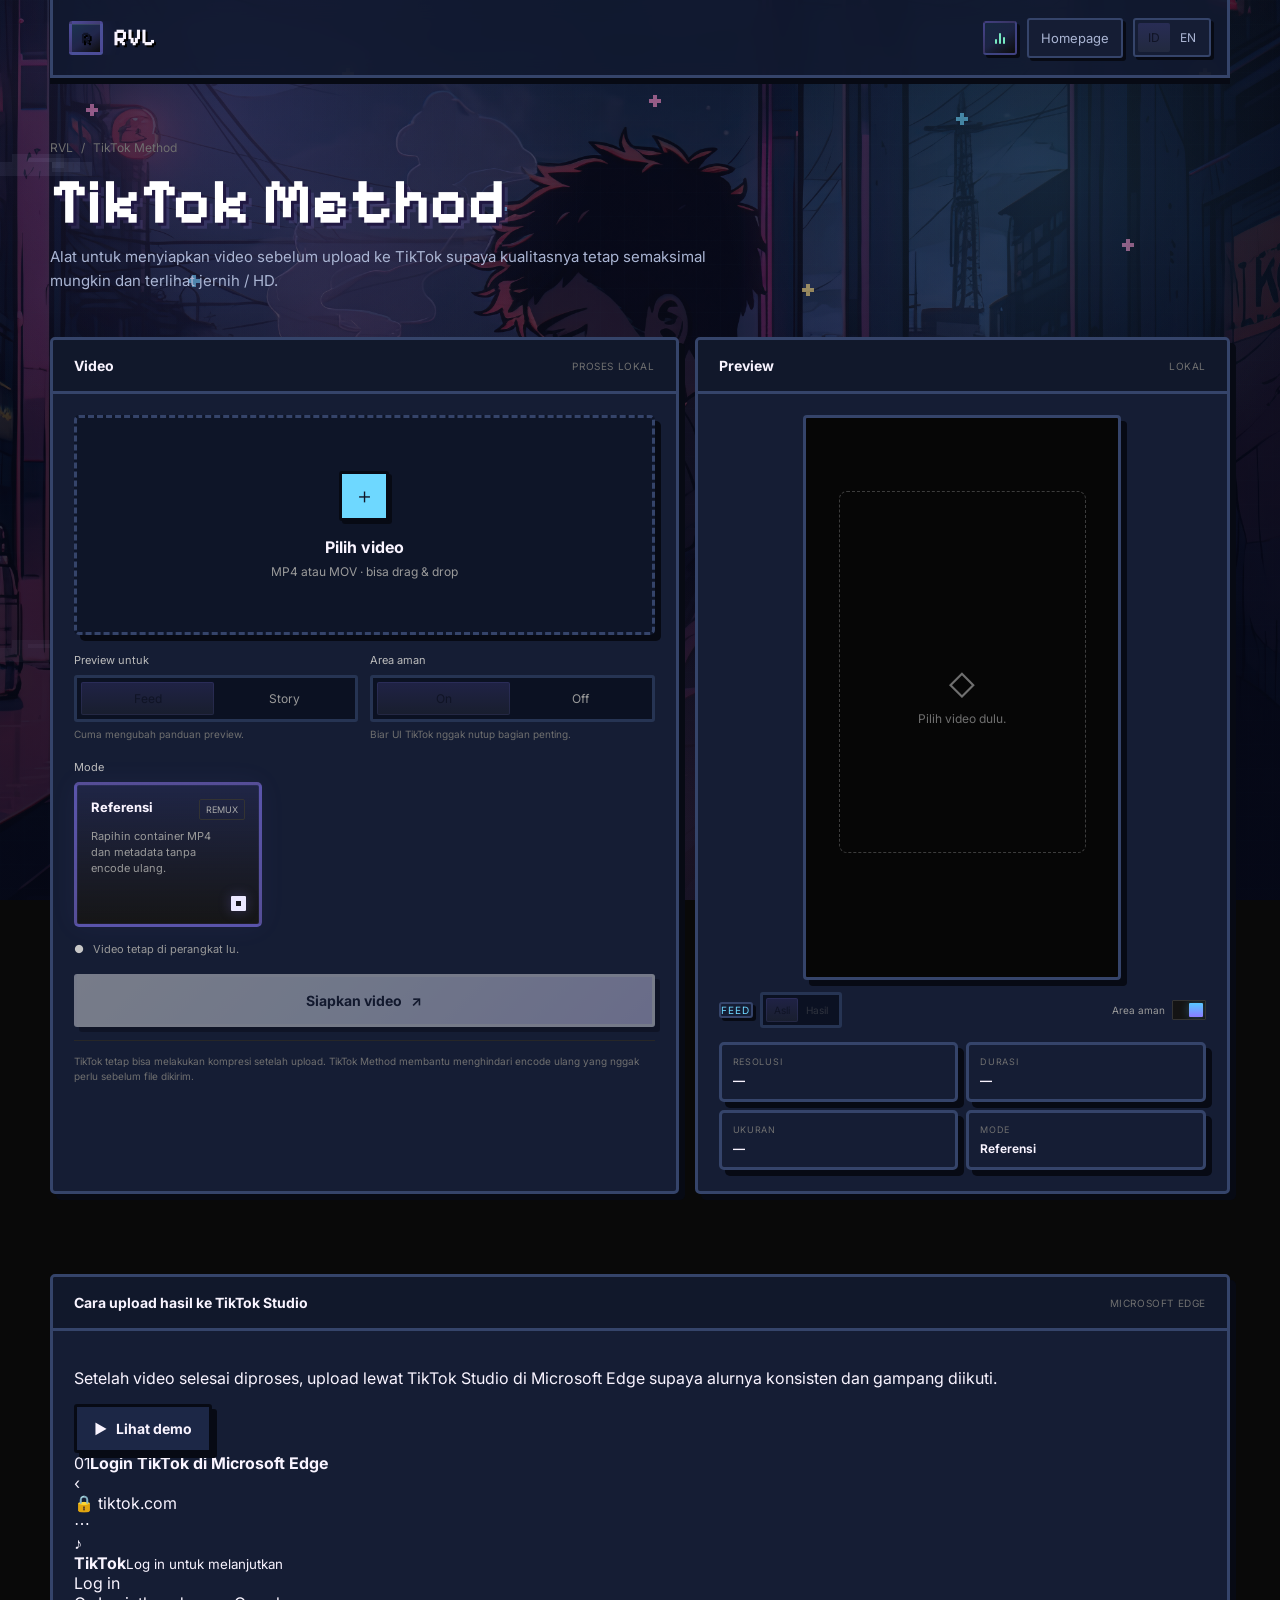
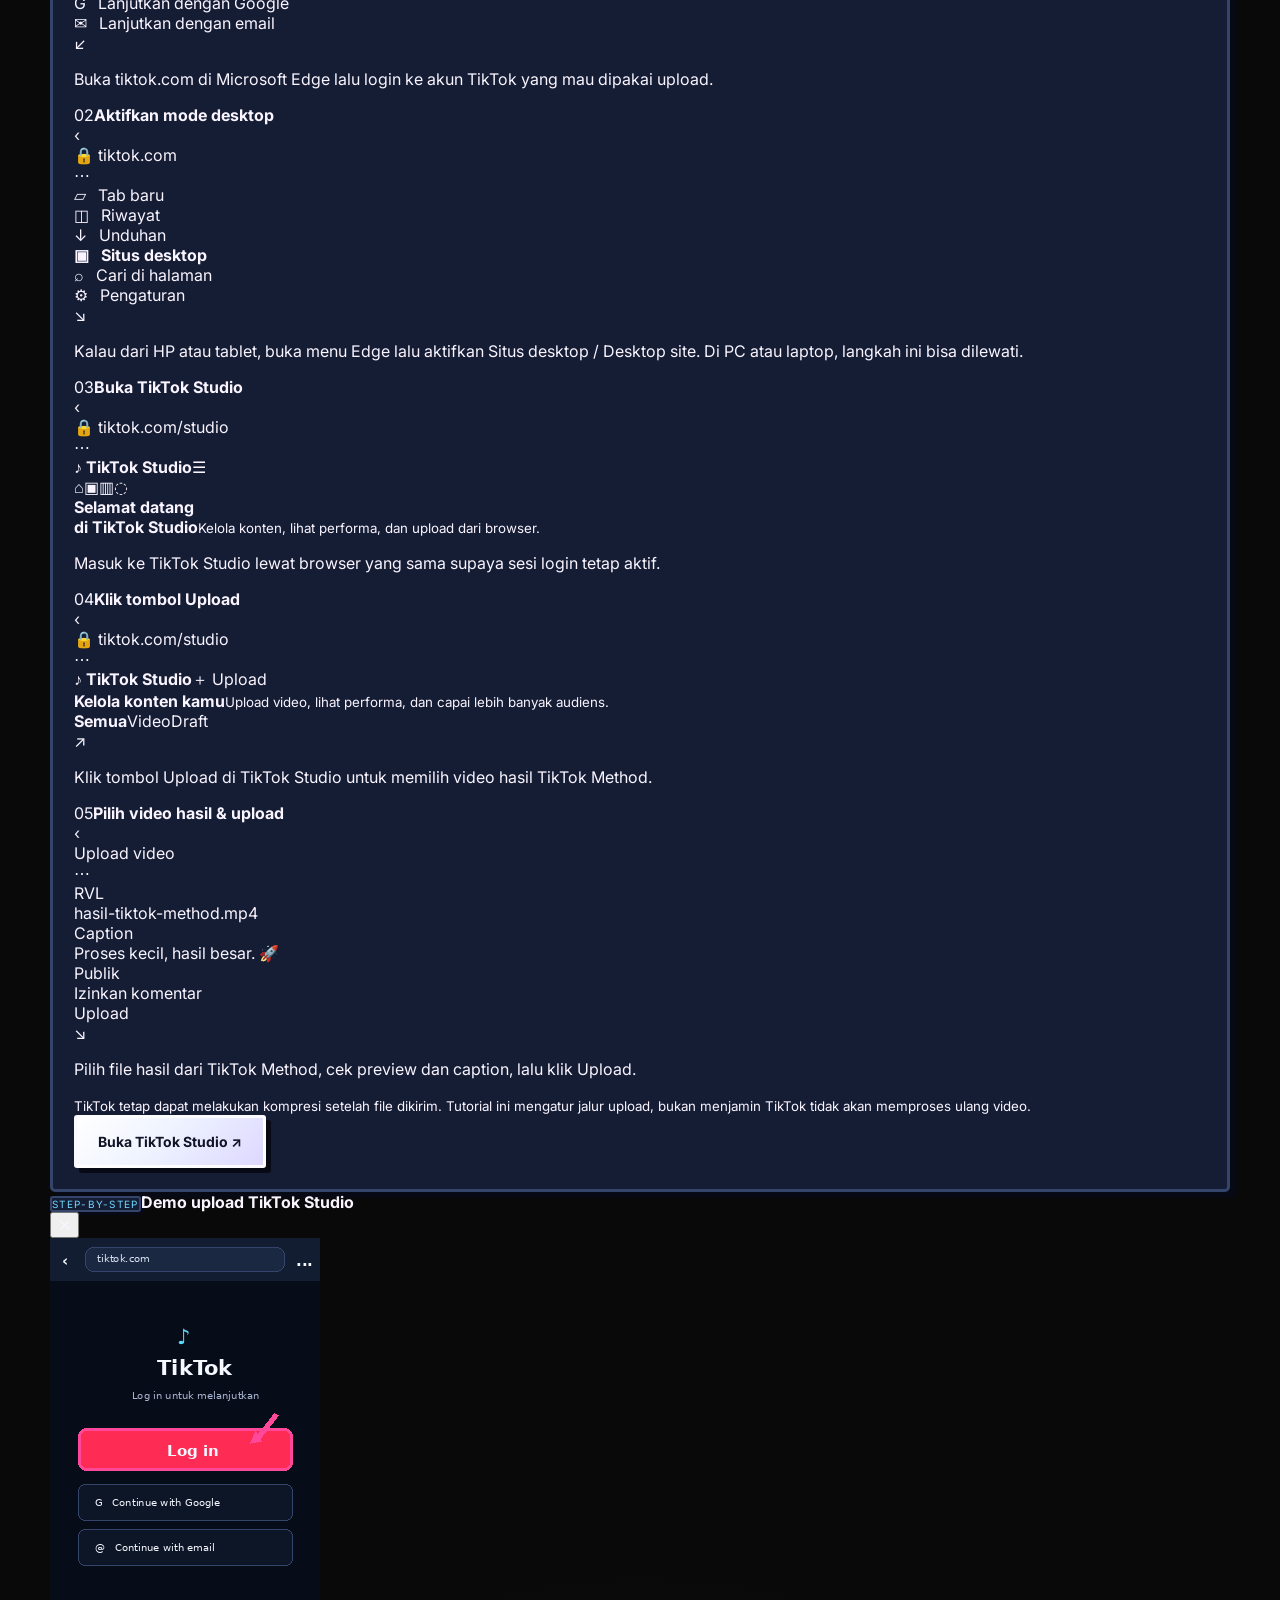
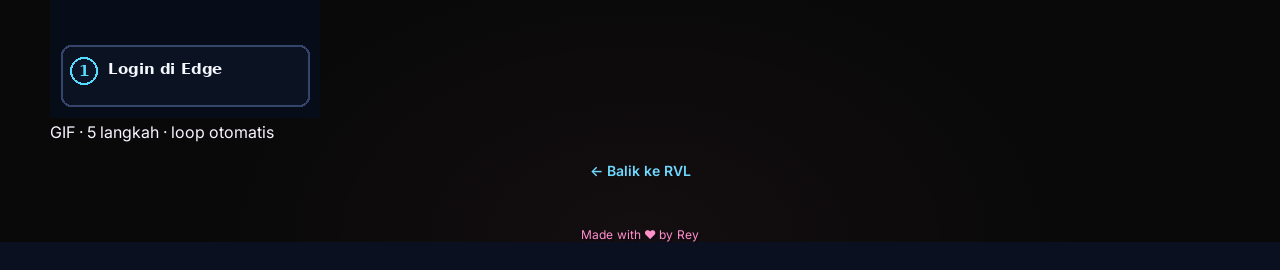
==== clarity/index.html @ 62351721 "Keep only Clarity Reference mode" ====
<!doctype html>
<html lang="id">
<head>
  <meta charset="utf-8"><meta name="viewport" content="width=device-width,initial-scale=1"><meta name="theme-color" content="#0b1020"><meta name="description" content="TikTok Method — alat untuk menyiapkan video sebelum upload ke TikTok agar kualitas tetap semaksimal mungkin."><title>TikTok Method — RVL</title><link rel="stylesheet" href="../assets/styles.css"><script defer src="../assets/common.js?v=20260918bgm1"></script><script defer src="../assets/ambient.js?v=1"></script><script defer src="../assets/pixel.js?v=5"></script><script defer src="../assets/api-railway.js?v=2"></script><script defer src="../assets/shorts-layout.js?v=1"></script><script defer src="../assets/router.js?v=14"></script><script type="module" src="../assets/clarity-route.js?v=6"></script><script defer src="../assets/nav-ui.js?v=5"></script>
</head>
<body><div class="shell"><nav class="nav"><a class="brand" href="../"><span class="brand-mark"></span><span>RVL</span></a><div class="nav-right"><a class="nav-link" href="../">Homepage</a><div class="lang"><button type="button" data-lang="id">ID</button><button type="button" data-lang="en">EN</button></div></div></nav></div>
<main class="shell"><section class="page-hero"><div class="breadcrumbs"><a href="../">RVL</a><span>/</span><span>TikTok Method</span></div><h1 class="page-title">TikTok Method</h1><p class="page-sub" id="clarity-sub">Alat untuk menyiapkan video sebelum upload ke TikTok supaya kualitasnya tetap semaksimal mungkin dan terlihat jernih / HD.</p></section><section class="studio"><div class="panel"><div class="panel-head"><b id="source-title">Video</b><span id="local-only">PROSES LOKAL</span></div><div class="panel-body"><input id="file-input" type="file" accept="video/mp4,video/quicktime,.mp4,.mov" hidden><div class="dropzone" id="dropzone" role="button" tabindex="0"><div class="drop-icon">＋</div><b id="drop-title">Pilih video</b><p id="drop-sub">MP4 atau MOV · bisa drag & drop</p></div><div class="file-meta" id="file-meta"><div><div class="file-name" id="file-name"></div><div class="file-info" id="file-info"></div></div><button class="clear-file" id="clear-file" aria-label="Hapus file">✕</button></div><div class="control-row"><div class="control-block"><label class="control-label" id="target-label">Preview untuk</label><div class="segmented" id="target"><button type="button" class="active" data-target="feed">Feed</button><button type="button" data-target="story">Story</button></div><span class="control-hint" id="target-hint">Cuma mengubah panduan preview.</span></div><div class="control-block"><label class="control-label" id="safe-label-top">Area aman</label><div class="segmented" id="safe-segment"><button type="button" class="active" data-safe="on">On</button><button type="button" data-safe="off">Off</button></div><span class="control-hint" id="safe-hint">Biar UI TikTok nggak nutup bagian penting.</span></div></div><label class="control-label" id="mode-label">Mode</label><div class="mode-list" id="mode-list"><div class="mode active" data-mode="reference"><div class="mode-top"><span class="mode-name">Referensi</span><span class="mode-badge">REMUX</span></div><p id="mode-reference-desc">Rapihin container MP4 dan metadata tanpa encode ulang.</p><span class="mode-check"></span></div></div><div class="privacy-note"><span>●</span><span id="privacy-note">Video tetap di perangkat lu.</span></div><div class="action-zone"><button class="btn primary large" id="process" disabled><span id="process-label">Siapkan video</span><span>↗</span></button><div class="progress-wrap" id="progress-wrap"><div class="progress-bar"><div class="progress-fill" id="progress-fill"></div></div><div class="progress-row"><span id="progress-text">Menyiapkan…</span><span id="progress-pct">0%</span></div></div><div class="result" id="result"><div class="result-title" id="result-title">Selesai.</div><div class="result-meta" id="result-meta"></div><a class="btn" id="download" download>Download MP4 ↓</a></div></div><div class="notice" id="notice">TikTok tetap bisa melakukan kompresi setelah upload. TikTok Method membantu menghindari encode ulang yang nggak perlu sebelum file dikirim.</div></div></div><div class="panel"><div class="panel-head"><b id="preview-title">Preview</b><span id="preview-chip">LOKAL</span></div><div class="panel-body"><div class="preview"><div class="empty-preview" id="empty-preview"><div class="big">◇</div><div id="preview-empty-text">Pilih video dulu.</div></div><video id="preview" controls playsinline></video><div class="safe-guides show" id="safe-guides"></div></div><div class="preview-toolbar"><div class="preview-source"><span class="small-label" id="preview-mode-label">FEED</span><div class="mini-segmented" id="preview-source-toggle"><button type="button" class="active" data-source="original" id="show-original">Asli</button><button type="button" data-source="result" id="show-result" disabled>Hasil</button></div></div><div class="toggle"><span id="safe-label">Area aman</span><button type="button" class="switch on" id="safe-toggle" aria-label="Toggle safe area"><i></i></button></div></div><div class="specs"><div class="spec"><span id="spec-resolution-label">Resolusi</span><b id="resolution">—</b></div><div class="spec"><span id="spec-duration-label">Durasi</span><b id="duration">—</b></div><div class="spec"><span id="spec-size-label">Ukuran</span><b id="size">—</b></div><div class="spec"><span id="spec-mode-label">Mode</span><b id="mode-spec">Referensi</b></div></div></div></div></section><section class="tiktok-upload-guide" id="tiktok-upload-guide"><div class="panel"><div class="panel-head"><b id="upload-guide-title">Cara upload hasil ke TikTok Studio</b><span>MICROSOFT EDGE</span></div><div class="panel-body">
<div class="upload-guide-top"><p class="upload-guide-intro" id="upload-guide-intro">Setelah video selesai diproses, upload lewat TikTok Studio di Microsoft Edge supaya alurnya konsisten dan gampang diikuti.</p><button class="btn upload-demo-btn" id="upload-demo-btn" type="button" aria-haspopup="dialog"><span class="demo-play" aria-hidden="true">▶</span><span id="upload-demo-label">Lihat demo</span></button></div>
<div class="upload-guide-steps">
<article class="upload-guide-step" data-step="1"><div class="upload-step-head"><span class="upload-step-num">01</span><b id="upload-step-1-title">Login TikTok di Microsoft Edge</b></div><div class="guide-shot shot-login" aria-hidden="true"><div class="shot-browser"><span>‹</span><div>🔒 tiktok.com</div><span>⋯</span></div><div class="shot-login-body"><div class="shot-tiktok">♪</div><strong>TikTok</strong><small>Log in untuk melanjutkan</small><div class="shot-hot shot-login-btn">Log in</div><div class="shot-option">G&nbsp;&nbsp; Lanjutkan dengan Google</div><div class="shot-option">✉&nbsp;&nbsp; Lanjutkan dengan email</div><span class="shot-pointer">↙</span></div></div><p id="upload-step-1-text">Buka tiktok.com di Microsoft Edge lalu login ke akun TikTok yang mau dipakai upload.</p></article>
<article class="upload-guide-step" data-step="2"><div class="upload-step-head"><span class="upload-step-num">02</span><b id="upload-step-2-title">Aktifkan mode desktop</b></div><div class="guide-shot shot-desktop" aria-hidden="true"><div class="shot-browser"><span>‹</span><div>🔒 tiktok.com</div><span>⋯</span></div><div class="shot-menu"><div>▱&nbsp;&nbsp; Tab baru</div><div>◫&nbsp;&nbsp; Riwayat</div><div>↓&nbsp;&nbsp; Unduhan</div><div class="shot-hot shot-desktop-row"><b>▣&nbsp;&nbsp; Situs desktop</b><i></i></div><div>⌕&nbsp;&nbsp; Cari di halaman</div><div>⚙&nbsp;&nbsp; Pengaturan</div><span class="shot-pointer">↘</span></div></div><p id="upload-step-2-text">Kalau dari HP atau tablet, buka menu Edge lalu aktifkan Situs desktop / Desktop site. Di PC atau laptop, langkah ini bisa dilewati.</p></article>
<article class="upload-guide-step" data-step="3"><div class="upload-step-head"><span class="upload-step-num">03</span><b id="upload-step-3-title">Buka TikTok Studio</b></div><div class="guide-shot shot-studio" aria-hidden="true"><div class="shot-browser"><span>‹</span><div>🔒 tiktok.com/studio</div><span>⋯</span></div><div class="shot-studio-head"><b>♪ TikTok Studio</b><span>☰</span></div><div class="shot-studio-body"><div class="shot-sidebar"><b>⌂</b><span>▣</span><span>▥</span><span>◌</span></div><div class="shot-studio-main"><strong>Selamat datang<br>di TikTok Studio</strong><small>Kelola konten, lihat performa, dan upload dari browser.</small><div class="shot-chart"><i></i><i></i><i></i><i></i></div></div></div></div><p id="upload-step-3-text">Masuk ke TikTok Studio lewat browser yang sama supaya sesi login tetap aktif.</p></article>
<article class="upload-guide-step" data-step="4"><div class="upload-step-head"><span class="upload-step-num">04</span><b id="upload-step-4-title">Klik tombol Upload</b></div><div class="guide-shot shot-upload" aria-hidden="true"><div class="shot-browser"><span>‹</span><div>🔒 tiktok.com/studio</div><span>⋯</span></div><div class="shot-studio-head"><b>♪ TikTok Studio</b><span class="shot-hot shot-upload-pill">＋ Upload</span></div><div class="shot-dashboard"><strong>Kelola konten kamu</strong><small>Upload video, lihat performa, dan capai lebih banyak audiens.</small><div class="shot-tabs"><b>Semua</b><span>Video</span><span>Draft</span></div><div class="shot-row"></div><div class="shot-row"></div><div class="shot-row"></div><span class="shot-pointer">↗</span></div></div><p id="upload-step-4-text">Klik tombol Upload di TikTok Studio untuk memilih video hasil TikTok Method.</p></article>
<article class="upload-guide-step" data-step="5"><div class="upload-step-head"><span class="upload-step-num">05</span><b id="upload-step-5-title">Pilih video hasil & upload</b></div><div class="guide-shot shot-final" aria-hidden="true"><div class="shot-browser"><span>‹</span><div>Upload video</div><span>⋯</span></div><div class="shot-final-body"><div class="shot-thumb"><span>RVL</span></div><div class="shot-file">hasil-tiktok-method.mp4</div><label>Caption</label><div class="shot-caption">Proses kecil, hasil besar. 🚀</div><div class="shot-switch-row"><span>Publik</span><i></i></div><div class="shot-switch-row"><span>Izinkan komentar</span><i></i></div><div class="shot-hot shot-final-upload">Upload</div><span class="shot-pointer">↘</span></div></div><p id="upload-step-5-text">Pilih file hasil dari TikTok Method, cek preview dan caption, lalu klik Upload.</p></article>
</div>
<div class="upload-guide-action"><small id="upload-guide-note">TikTok tetap dapat melakukan kompresi setelah file dikirim. Tutorial ini mengatur jalur upload, bukan menjamin TikTok tidak akan memproses ulang video.</small><a class="btn primary large" id="open-tiktok-studio" href="https://www.tiktok.com/tiktokstudio" target="_blank" rel="noopener noreferrer">Buka TikTok Studio ↗</a></div>
</div></div>
<div class="guide-demo-modal" id="upload-demo-modal" role="dialog" aria-modal="true" aria-hidden="true" aria-labelledby="upload-demo-title"><div class="guide-demo-backdrop" data-demo-close></div><div class="guide-demo-dialog"><div class="guide-demo-head"><div><span class="small-label">STEP-BY-STEP</span><b id="upload-demo-title">Demo upload TikTok Studio</b></div><button class="guide-demo-close" type="button" data-demo-close aria-label="Tutup">✕</button></div><div class="guide-demo-stage" id="upload-demo-stage"><img class="guide-demo-gif" id="upload-demo-gif" src="../assets/tutorial/tiktok-upload-demo.gif?v=1" alt="Demo animasi 5 langkah upload TikTok Studio"></div><div class="guide-demo-foot"><span id="upload-demo-progress">GIF · 5 langkah · loop otomatis</span></div></div></div>
</section><div class="back-row"><a class="text-link" href="../">← <span>Balik ke RVL</span></a></div></main><div class="toast" id="toast"></div></body></html>
---- assets/styles.css ----
:root{
  --bg:#090909;--surface:#111;--surface-2:#161616;--surface-3:#1d1d1d;
  --line:#272727;--line-strong:#3a3a3a;--text:#f5f5f5;--muted:#9a9a9a;--soft:#6f6f6f;
  --accent:#f1f1f1;--success:#b8f3c5;--danger:#ff9d9d;--radius:22px;--radius-sm:14px;--max:1160px;
}
*{box-sizing:border-box}html{scroll-behavior:smooth}body{margin:0;background:var(--bg);color:var(--text);font-family:Inter,ui-sans-serif,-apple-system,BlinkMacSystemFont,"Segoe UI",sans-serif;min-height:100vh;-webkit-font-smoothing:antialiased}body:before{content:"";position:fixed;inset:0;pointer-events:none;background:radial-gradient(650px 360px at 50% -120px,rgba(255,255,255,.055),transparent 72%);z-index:-1}a{color:inherit;text-decoration:none}button,input{font:inherit}button{color:inherit}.shell{width:min(calc(100% - 32px),var(--max));margin:0 auto}
.nav{height:76px;display:flex;align-items:center;justify-content:space-between;border-bottom:1px solid rgba(255,255,255,.065)}.brand{display:flex;gap:10px;align-items:center;font-weight:760;letter-spacing:-.04em;font-size:21px}.brand-mark{width:29px;height:29px;border:1px solid #414141;border-radius:9px;background:linear-gradient(145deg,#222,#0d0d0d);box-shadow:inset 0 1px 0 rgba(255,255,255,.08);display:grid;place-items:center}.brand-mark:after{content:"R";font-size:13px;letter-spacing:0}.nav-right{display:flex;align-items:center;gap:10px}.nav-link{font-size:13px;color:var(--muted);padding:10px 12px;border-radius:10px}.nav-link:hover{color:#fff;background:#151515}.lang{display:flex;border:1px solid var(--line);border-radius:999px;padding:3px;background:#0e0e0e}.lang button{border:0;background:transparent;padding:7px 10px;border-radius:999px;color:var(--soft);font-size:12px;cursor:pointer}.lang button.active{background:#242424;color:#fff}
.hero{padding:108px 0 72px;text-align:center}.eyebrow{display:inline-flex;align-items:center;gap:8px;padding:7px 11px;border:1px solid var(--line);border-radius:999px;color:#b8b8b8;background:#0e0e0e;font-size:11px;letter-spacing:.06em}.eyebrow-dot{width:6px;height:6px;border-radius:50%;background:#c8c8c8;box-shadow:0 0 14px rgba(255,255,255,.35)}h1{font-size:clamp(46px,8vw,84px);line-height:.98;letter-spacing:-.07em;margin:24px auto 18px;max-width:900px;font-weight:790}.hero p{font-size:clamp(16px,2.2vw,19px);line-height:1.6;color:var(--muted);max-width:600px;margin:0 auto}.hero-actions{display:flex;gap:10px;justify-content:center;margin-top:30px;flex-wrap:wrap}
.btn{appearance:none;border:1px solid var(--line);border-radius:13px;background:#141414;padding:13px 17px;display:inline-flex;align-items:center;justify-content:center;gap:9px;font-weight:680;font-size:14px;cursor:pointer;transition:.18s ease}.btn:hover{transform:translateY(-1px);border-color:#444;background:#191919}.btn.primary{background:#f0f0f0;color:#090909;border-color:#f0f0f0}.btn.primary:hover{background:#fff}.btn.large{padding:15px 21px;border-radius:15px}.btn:disabled{opacity:.42;cursor:not-allowed;transform:none}
.section{padding:28px 0 92px}.section-head{display:flex;justify-content:space-between;align-items:end;gap:20px;margin-bottom:22px}.section-head h2{font-size:31px;letter-spacing:-.045em;margin:6px 0 0}.section-head p{color:var(--muted);margin:8px 0 0;max-width:580px;line-height:1.55}.small-label{font-size:10px;letter-spacing:.13em;text-transform:uppercase;color:var(--soft)}
.tool-grid{display:grid;grid-template-columns:repeat(3,1fr);gap:14px}.tool-card{min-height:270px;background:linear-gradient(180deg,#131313,#0e0e0e);border:1px solid var(--line);border-radius:var(--radius);padding:22px;position:relative;overflow:hidden;display:flex;flex-direction:column;transition:.22s ease}.tool-card:hover{transform:translateY(-3px);border-color:#404040}.tool-card.featured{background:linear-gradient(180deg,#161616,#0e0e0e)}.tool-card:after{content:"";position:absolute;width:190px;height:190px;border-radius:50%;background:rgba(255,255,255,.035);right:-105px;top:-105px}.tool-card-top{display:flex;align-items:center;justify-content:space-between;gap:12px}.tool-icon{width:46px;height:46px;border:1px solid #333;background:#191919;border-radius:14px;display:grid;place-items:center;font-size:19px}.tool-card h3{font-size:22px;margin:30px 0 8px;letter-spacing:-.035em}.tool-card p{color:var(--muted);line-height:1.55;margin:0 0 24px;font-size:14px;max-width:28ch}.tool-bottom{display:flex;align-items:center;justify-content:space-between;margin-top:auto;color:#cfcfcf;font-size:13px}.status-pill{border:1px solid var(--line);border-radius:999px;padding:6px 9px;color:var(--muted);font-size:10px;letter-spacing:.04em}.status-pill.live{color:var(--success);border-color:#294b34;background:#102017}.arrow{font-size:18px}
.features{display:grid;grid-template-columns:repeat(3,1fr);gap:12px;margin-top:14px}.feature{padding:18px 20px;border:1px solid var(--line);border-radius:18px;background:#0d0d0d}.feature b{font-size:14px}.feature p{margin:7px 0 0;color:var(--muted);font-size:13px;line-height:1.5}.footer{border-top:1px solid rgba(255,255,255,.07);padding:25px 0 36px;color:var(--soft);font-size:12px;display:flex;justify-content:space-between;gap:20px}
.page-hero{padding:62px 0 24px}.breadcrumbs{font-size:12px;color:var(--soft);display:flex;gap:8px;align-items:center}.breadcrumbs a:hover{color:#fff}.page-title{font-size:clamp(40px,6vw,64px);letter-spacing:-.06em;margin:15px 0 11px;line-height:1}.page-sub{max-width:660px;color:var(--muted);line-height:1.6;margin:0;font-size:15px}
.studio{display:grid;grid-template-columns:minmax(0,1.08fr) minmax(320px,.92fr);gap:16px;padding:20px 0 80px}.panel{border:1px solid var(--line);border-radius:var(--radius);background:#0e0e0e;overflow:hidden}.panel-body{padding:21px}.panel-head{padding:17px 21px;border-bottom:1px solid var(--line);display:flex;align-items:center;justify-content:space-between;gap:15px}.panel-head b{font-size:14px}.panel-head span{font-size:10px;color:var(--soft);letter-spacing:.06em}.panel-head-actions{display:flex;align-items:center;gap:8px}
.dropzone{border:1px dashed #3a3a3a;border-radius:18px;min-height:220px;display:flex;flex-direction:column;align-items:center;justify-content:center;text-align:center;padding:28px;cursor:pointer;background:#0b0b0b;transition:.18s}.dropzone:hover,.dropzone.drag{border-color:#626262;background:#111}.drop-icon{width:50px;height:50px;border-radius:15px;background:#171717;border:1px solid #303030;display:grid;place-items:center;margin-bottom:16px;font-size:21px}.dropzone b{font-size:16px}.dropzone p{color:var(--muted);font-size:12px;margin:7px 0 0}.file-meta{display:none;margin-top:12px;padding:13px;border:1px solid var(--line);border-radius:14px;background:#111}.file-meta.show{display:grid;grid-template-columns:1fr auto;gap:10px}.file-name{font-size:13px;font-weight:650;white-space:nowrap;overflow:hidden;text-overflow:ellipsis}.file-info{font-size:11px;color:var(--muted);margin-top:4px}.clear-file{background:none;border:0;color:var(--muted);cursor:pointer;padding:4px}.clear-file:hover{color:#fff}
.control-row{display:grid;grid-template-columns:1fr 1fr;gap:12px;margin-top:18px}.control-block .control-label{margin-top:0}.control-label{display:block;font-size:11px;color:#bcbcbc;margin:20px 0 8px}.control-hint{display:block;font-size:10px;color:var(--soft);margin-top:6px}.segmented{display:grid;grid-template-columns:1fr 1fr;gap:4px;border:1px solid var(--line);padding:4px;border-radius:13px;background:#0a0a0a}.segmented button{border:0;border-radius:9px;background:transparent;color:var(--muted);padding:9px;cursor:pointer;font-size:12px}.segmented button.active{background:#1d1d1d;color:#fff}.segmented button:disabled{opacity:.38;cursor:not-allowed}
.mode-list{display:grid;grid-template-columns:repeat(3,1fr);gap:8px}.mode{position:relative;border:1px solid var(--line);border-radius:16px;padding:14px;cursor:pointer;background:#101010;transition:.18s;min-height:145px}.mode:hover{border-color:#3d3d3d}.mode.active{border-color:#626262;background:#161616;box-shadow:inset 0 0 0 1px rgba(255,255,255,.025)}.mode-top{display:flex;justify-content:space-between;gap:8px;align-items:flex-start}.mode-name{font-weight:720;font-size:13px}.mode-badge{font-size:9px;padding:4px 6px;border:1px solid #333;border-radius:999px;color:#aaa;white-space:nowrap}.mode p{font-size:11px;color:var(--muted);line-height:1.45;margin:9px 0 0;padding-right:16px}.mode-check{width:15px;height:15px;border:1px solid #444;border-radius:50%;position:absolute;right:13px;bottom:13px}.mode.active .mode-check{border:5px solid #e9e9e9}
.privacy-note{display:flex;gap:9px;margin-top:14px;color:var(--muted);font-size:11px;line-height:1.5}.privacy-note span:first-child{color:#c7c7c7}.action-zone{margin-top:16px}.action-zone>.btn{width:100%}.progress-wrap{display:none;margin-top:13px}.progress-wrap.show{display:block}.progress-bar{height:6px;border-radius:999px;background:#1c1c1c;overflow:hidden}.progress-fill{height:100%;width:0;background:#e9e9e9;transition:width .18s}.progress-row{display:flex;justify-content:space-between;margin-top:7px;color:var(--muted);font-size:10px}.result{display:none;margin-top:13px;padding:14px;border:1px solid #2c4634;border-radius:15px;background:#0d1710}.result.show{display:block}.result-title{font-size:13px;color:var(--success);font-weight:720}.result-meta{font-size:11px;color:#8ba793;margin-top:4px;line-height:1.45}.result .btn{margin-top:11px;width:100%}.notice{margin-top:13px;border-top:1px solid var(--line);padding-top:13px;color:var(--soft);font-size:10px;line-height:1.55}
.preview{aspect-ratio:9/16;max-height:565px;background:#060606;border:1px solid var(--line);border-radius:18px;overflow:hidden;position:relative;margin:auto;display:grid;place-items:center}.preview video{width:100%;height:100%;object-fit:contain;display:none}.preview video.show{display:block}.empty-preview{text-align:center;color:var(--soft);padding:28px;font-size:12px}.empty-preview .big{font-size:27px;margin-bottom:9px}.safe-guides{position:absolute;inset:5%;pointer-events:none;display:none}.safe-guides.show{display:block}.safe-guides:before{content:"";position:absolute;inset:9% 6% 19% 6%;border:1px dashed rgba(255,255,255,.22);border-radius:8px}.preview-toolbar{display:flex;justify-content:space-between;align-items:center;margin-top:12px;gap:10px}.preview-source{display:flex;align-items:center;gap:7px}.mini-segmented{display:flex;border:1px solid var(--line);padding:3px;border-radius:10px;background:#0a0a0a}.mini-segmented button{border:0;background:transparent;color:var(--soft);padding:6px 8px;border-radius:7px;font-size:10px;cursor:pointer}.mini-segmented button.active{background:#202020;color:#fff}.mini-segmented button:disabled{opacity:.35;cursor:not-allowed}.toggle{display:flex;align-items:center;gap:7px;color:var(--muted);font-size:10px}.switch{width:34px;height:20px;border:1px solid #333;border-radius:999px;background:#141414;padding:2px;cursor:pointer}.switch i{display:block;width:14px;height:14px;background:#666;border-radius:50%;transition:.18s}.switch.on i{transform:translateX(14px);background:#eee}.specs{display:grid;grid-template-columns:1fr 1fr;gap:8px;margin-top:14px}.spec{border:1px solid var(--line);border-radius:13px;padding:11px;background:#101010}.spec span{display:block;color:var(--soft);font-size:9px;text-transform:uppercase;letter-spacing:.08em}.spec b{display:block;margin-top:6px;font-size:12px;font-weight:650}
.downloader-page{padding:64px 0 88px}.downloader-wrap{max-width:780px;margin:0 auto}.downloader-head{text-align:center;margin-bottom:28px}.downloader-head .eyebrow{margin-bottom:16px}.downloader-head h1{font-size:clamp(42px,7vw,68px);margin:0 0 12px}.downloader-head p{color:var(--muted);margin:0 auto;max-width:560px;line-height:1.6}.download-card{border:1px solid var(--line);border-radius:24px;background:linear-gradient(180deg,#121212,#0d0d0d);padding:20px;box-shadow:0 24px 70px rgba(0,0,0,.18)}.download-input-wrap{display:grid;grid-template-columns:1fr auto;gap:10px}.download-input{width:100%;border:1px solid #303030;background:#0a0a0a;color:#fff;border-radius:14px;padding:15px 16px;outline:none}.download-input::placeholder{color:#686868}.download-input:disabled{opacity:1}.download-status{display:flex;align-items:center;justify-content:space-between;gap:14px;margin-top:14px;padding-top:14px;border-top:1px solid var(--line);font-size:11px;color:var(--soft)}.download-status strong{color:#bbb;font-weight:600}.back-row{display:flex;justify-content:center;margin-top:18px}.text-link{font-size:12px;color:var(--muted)}.text-link:hover{color:#fff}
.toast{position:fixed;left:50%;bottom:24px;transform:translate(-50%,20px);opacity:0;pointer-events:none;background:#eee;color:#111;border-radius:11px;padding:11px 14px;font-size:12px;font-weight:650;transition:.2s;z-index:50}.toast.show{opacity:1;transform:translate(-50%,0)}
@media(max-width:900px){.tool-grid,.features{grid-template-columns:1fr}.studio{grid-template-columns:1fr}.mode-list{grid-template-columns:1fr}.mode{min-height:0}.preview{max-height:520px}.hero{padding-top:80px}.section{padding-bottom:72px}}
@media(max-width:620px){.shell{width:min(calc(100% - 22px),var(--max))}.nav{height:68px}.nav-link{display:none}.brand{font-size:19px}.hero{padding:66px 0 48px}.hero-actions{flex-direction:column}.hero-actions .btn{width:100%}.section-head{align-items:start;flex-direction:column}.tool-card{min-height:220px}.panel-body{padding:15px}.panel-head{padding:14px 15px}.dropzone{min-height:190px}.page-hero{padding-top:44px}.footer{flex-direction:column}.control-row{grid-template-columns:1fr}.preview-toolbar{align-items:flex-start;flex-direction:column}.download-input-wrap{grid-template-columns:1fr}.download-input-wrap .btn{width:100%}.download-status{align-items:flex-start;flex-direction:column}.downloader-page{padding-top:48px}.tool-card h3{margin-top:24px}}
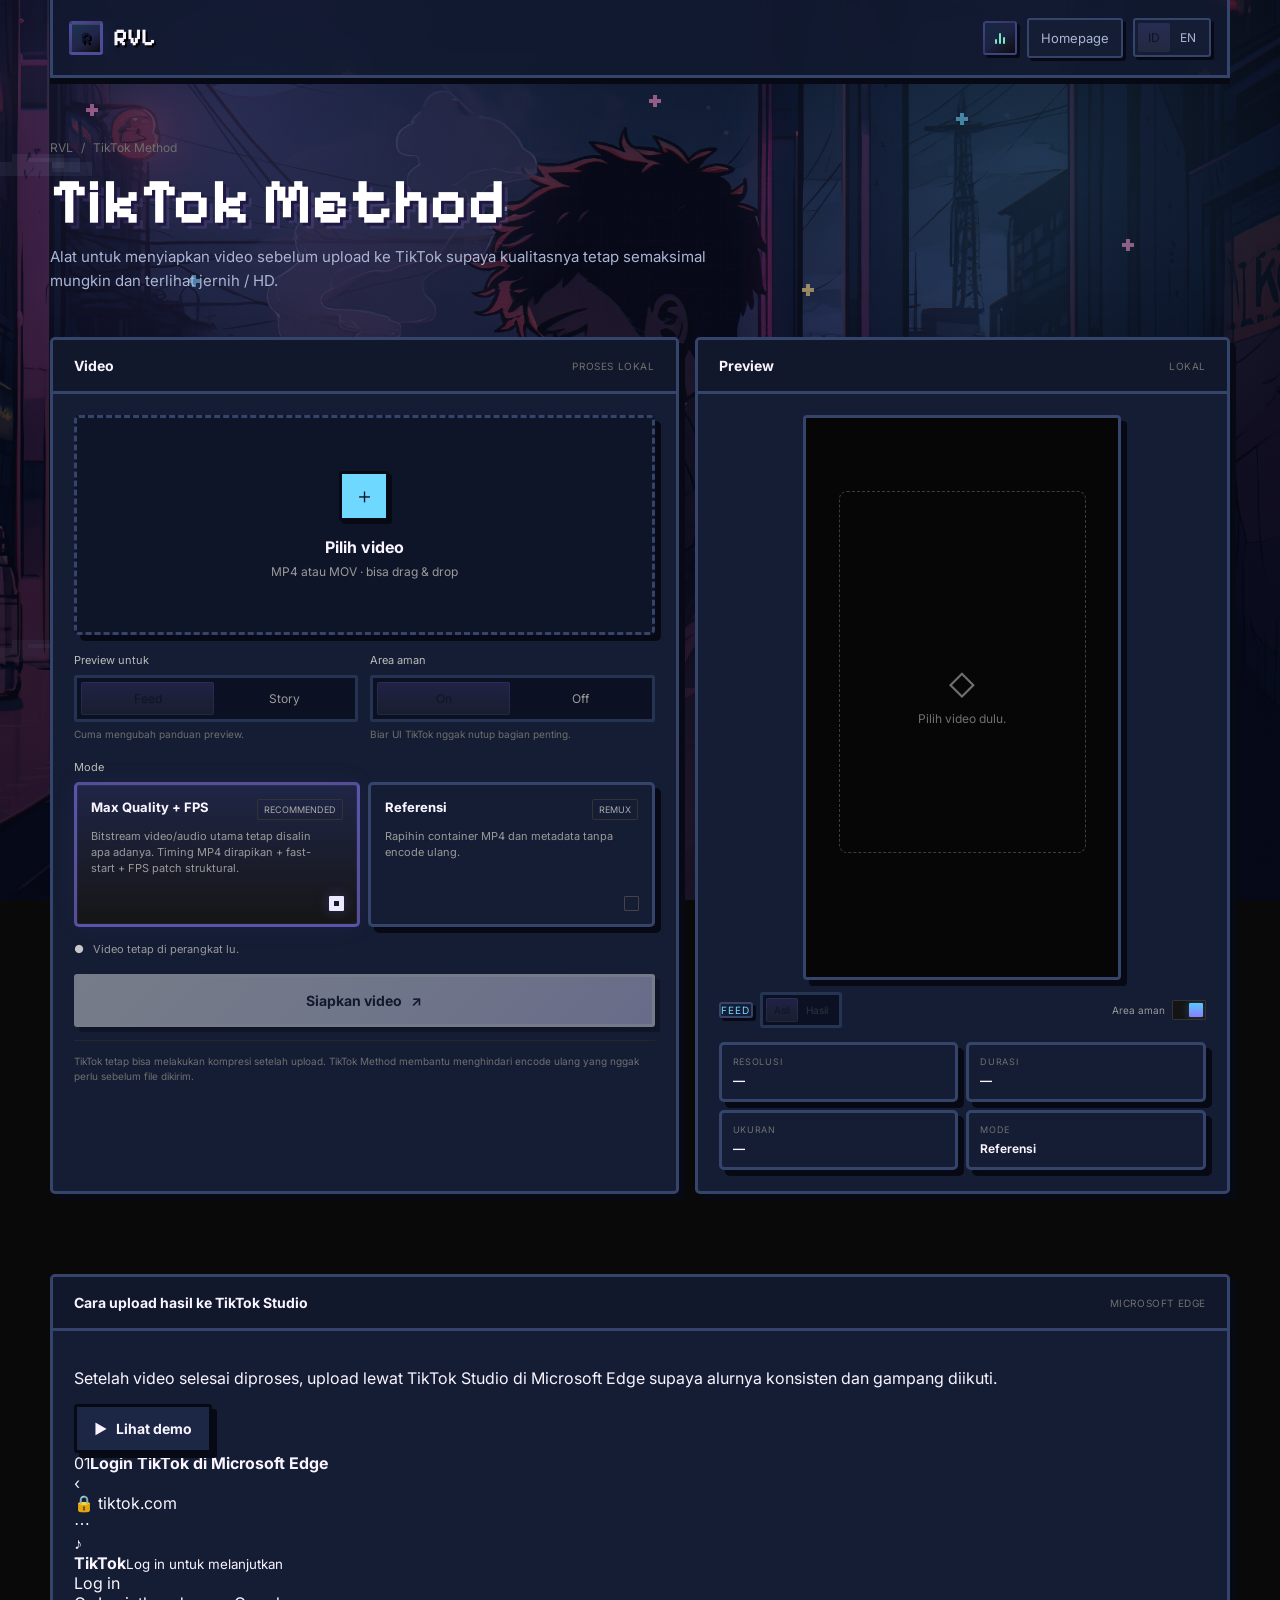
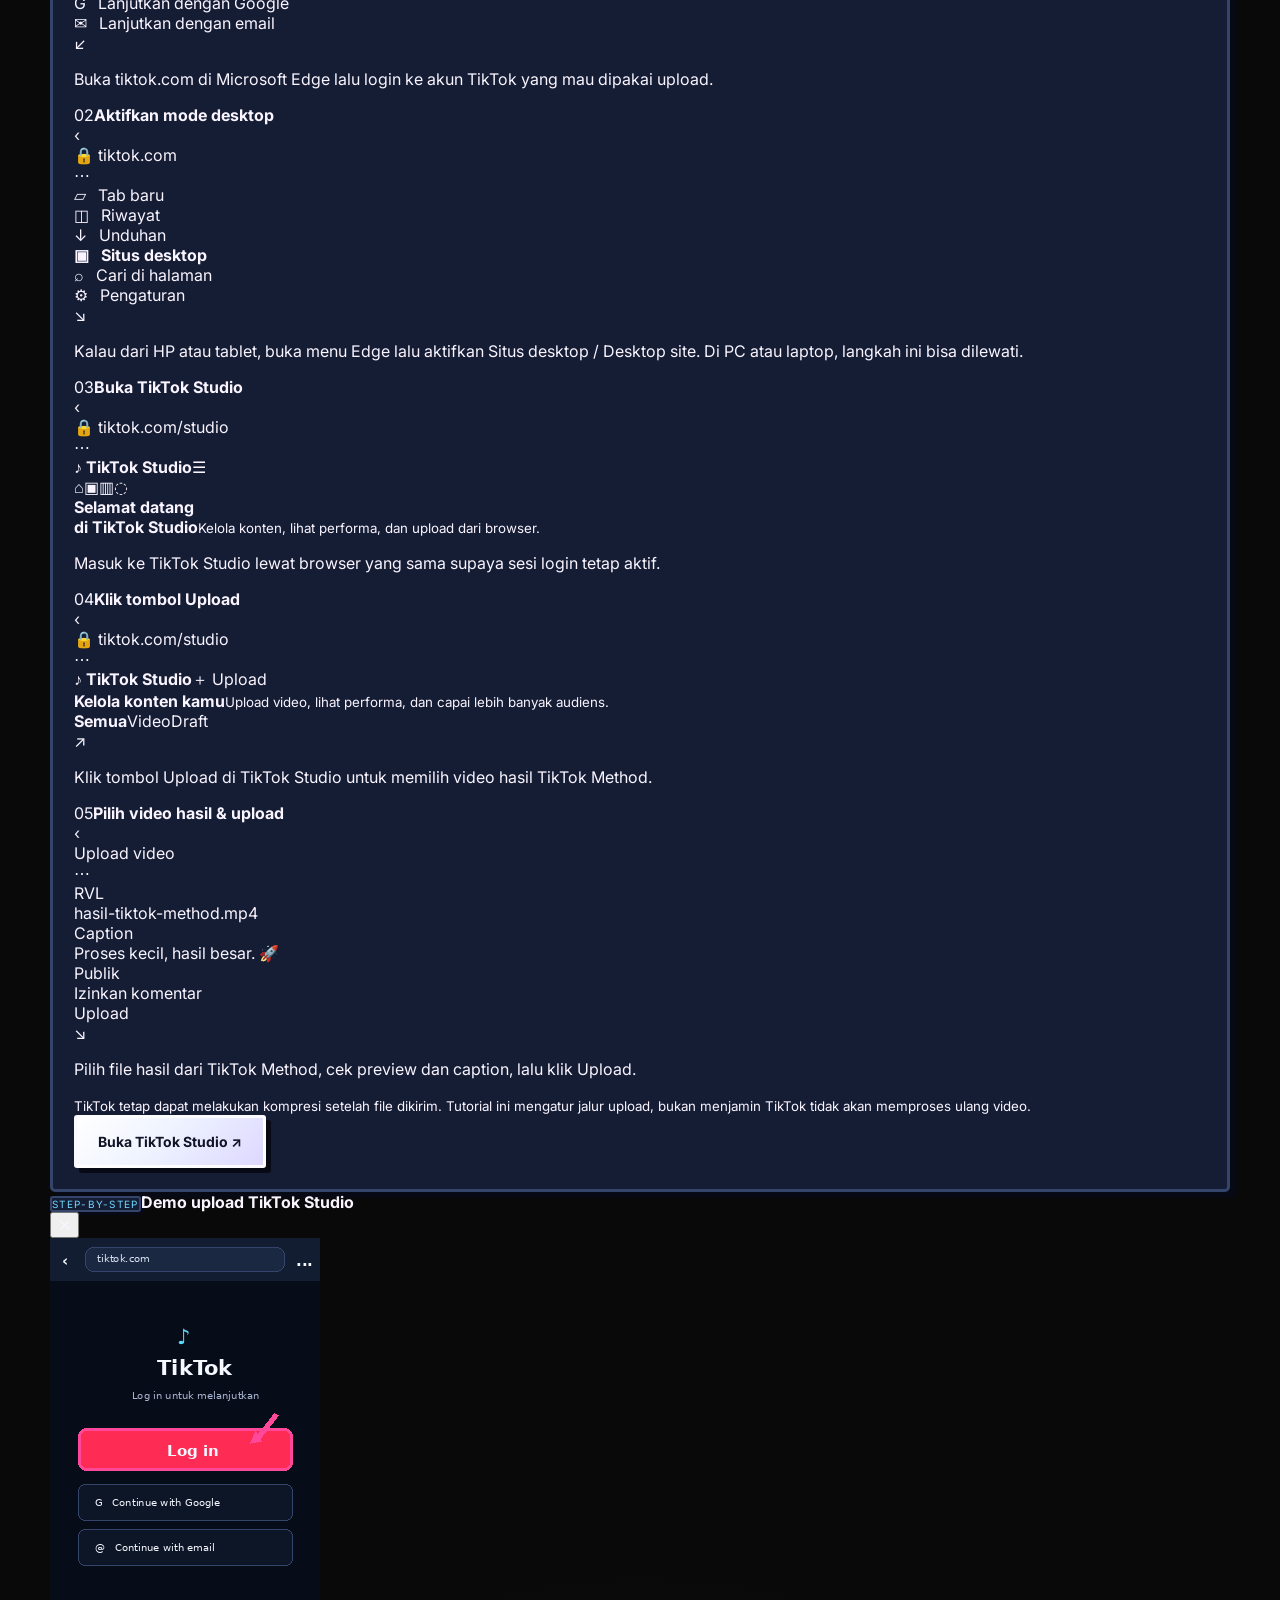
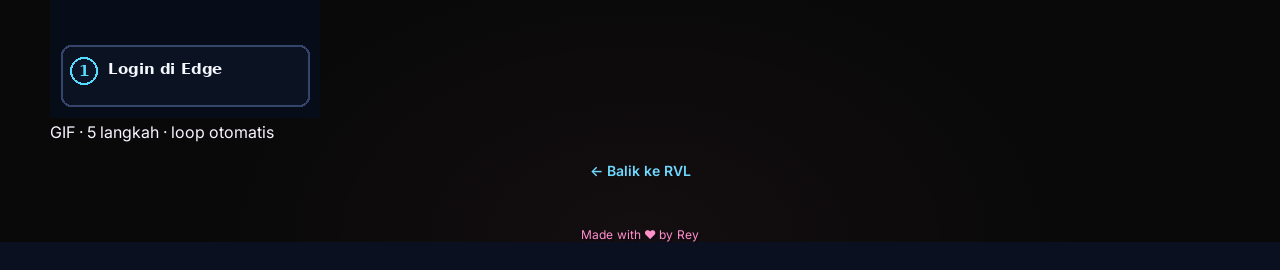
==== commit 8a2e66a0: "Restore Clarity Max Quality + FPS method (CompressBase-compatible)" ====
--- a/clarity/index.html
+++ b/clarity/index.html
@@ -1,10 +1,10 @@
 <!doctype html>
 <html lang="id">
 <head>
-  <meta charset="utf-8"><meta name="viewport" content="width=device-width,initial-scale=1"><meta name="theme-color" content="#0b1020"><meta name="description" content="TikTok Method — alat untuk menyiapkan video sebelum upload ke TikTok agar kualitas tetap semaksimal mungkin."><title>TikTok Method — RVL</title><link rel="stylesheet" href="../assets/styles.css"><script defer src="../assets/common.js?v=20260918bgm1"></script><script defer src="../assets/ambient.js?v=1"></script><script defer src="../assets/pixel.js?v=5"></script><script defer src="../assets/api-railway.js?v=2"></script><script defer src="../assets/shorts-layout.js?v=1"></script><script defer src="../assets/router.js?v=14"></script><script type="module" src="../assets/clarity-route.js?v=6"></script><script defer src="../assets/nav-ui.js?v=5"></script>
+  <meta charset="utf-8"><meta name="viewport" content="width=device-width,initial-scale=1"><meta name="theme-color" content="#0b1020"><meta name="description" content="TikTok Method — alat untuk menyiapkan video sebelum upload ke TikTok agar kualitas tetap semaksimal mungkin."><title>TikTok Method — RVL</title><link rel="stylesheet" href="../assets/styles.css"><script defer src="../assets/common.js?v=20260918bgm1"></script><script defer src="../assets/ambient.js?v=1"></script><script defer src="../assets/pixel.js?v=5"></script><script defer src="../assets/api-railway.js?v=2"></script><script defer src="../assets/shorts-layout.js?v=1"></script><script defer src="../assets/router.js?v=14"></script><script type="module" src="../assets/clarity-route.js?v=6"></script><script defer src="../assets/nav-ui.js?v=5"></script><style id="clarity-mode-layout">#mode-list{grid-template-columns:repeat(2,minmax(0,1fr))}@media(max-width:900px){#mode-list{grid-template-columns:1fr}}</style>
 </head>
 <body><div class="shell"><nav class="nav"><a class="brand" href="../"><span class="brand-mark"></span><span>RVL</span></a><div class="nav-right"><a class="nav-link" href="../">Homepage</a><div class="lang"><button type="button" data-lang="id">ID</button><button type="button" data-lang="en">EN</button></div></div></nav></div>
-<main class="shell"><section class="page-hero"><div class="breadcrumbs"><a href="../">RVL</a><span>/</span><span>TikTok Method</span></div><h1 class="page-title">TikTok Method</h1><p class="page-sub" id="clarity-sub">Alat untuk menyiapkan video sebelum upload ke TikTok supaya kualitasnya tetap semaksimal mungkin dan terlihat jernih / HD.</p></section><section class="studio"><div class="panel"><div class="panel-head"><b id="source-title">Video</b><span id="local-only">PROSES LOKAL</span></div><div class="panel-body"><input id="file-input" type="file" accept="video/mp4,video/quicktime,.mp4,.mov" hidden><div class="dropzone" id="dropzone" role="button" tabindex="0"><div class="drop-icon">＋</div><b id="drop-title">Pilih video</b><p id="drop-sub">MP4 atau MOV · bisa drag & drop</p></div><div class="file-meta" id="file-meta"><div><div class="file-name" id="file-name"></div><div class="file-info" id="file-info"></div></div><button class="clear-file" id="clear-file" aria-label="Hapus file">✕</button></div><div class="control-row"><div class="control-block"><label class="control-label" id="target-label">Preview untuk</label><div class="segmented" id="target"><button type="button" class="active" data-target="feed">Feed</button><button type="button" data-target="story">Story</button></div><span class="control-hint" id="target-hint">Cuma mengubah panduan preview.</span></div><div class="control-block"><label class="control-label" id="safe-label-top">Area aman</label><div class="segmented" id="safe-segment"><button type="button" class="active" data-safe="on">On</button><button type="button" data-safe="off">Off</button></div><span class="control-hint" id="safe-hint">Biar UI TikTok nggak nutup bagian penting.</span></div></div><label class="control-label" id="mode-label">Mode</label><div class="mode-list" id="mode-list"><div class="mode active" data-mode="reference"><div class="mode-top"><span class="mode-name">Referensi</span><span class="mode-badge">REMUX</span></div><p id="mode-reference-desc">Rapihin container MP4 dan metadata tanpa encode ulang.</p><span class="mode-check"></span></div></div><div class="privacy-note"><span>●</span><span id="privacy-note">Video tetap di perangkat lu.</span></div><div class="action-zone"><button class="btn primary large" id="process" disabled><span id="process-label">Siapkan video</span><span>↗</span></button><div class="progress-wrap" id="progress-wrap"><div class="progress-bar"><div class="progress-fill" id="progress-fill"></div></div><div class="progress-row"><span id="progress-text">Menyiapkan…</span><span id="progress-pct">0%</span></div></div><div class="result" id="result"><div class="result-title" id="result-title">Selesai.</div><div class="result-meta" id="result-meta"></div><a class="btn" id="download" download>Download MP4 ↓</a></div></div><div class="notice" id="notice">TikTok tetap bisa melakukan kompresi setelah upload. TikTok Method membantu menghindari encode ulang yang nggak perlu sebelum file dikirim.</div></div></div><div class="panel"><div class="panel-head"><b id="preview-title">Preview</b><span id="preview-chip">LOKAL</span></div><div class="panel-body"><div class="preview"><div class="empty-preview" id="empty-preview"><div class="big">◇</div><div id="preview-empty-text">Pilih video dulu.</div></div><video id="preview" controls playsinline></video><div class="safe-guides show" id="safe-guides"></div></div><div class="preview-toolbar"><div class="preview-source"><span class="small-label" id="preview-mode-label">FEED</span><div class="mini-segmented" id="preview-source-toggle"><button type="button" class="active" data-source="original" id="show-original">Asli</button><button type="button" data-source="result" id="show-result" disabled>Hasil</button></div></div><div class="toggle"><span id="safe-label">Area aman</span><button type="button" class="switch on" id="safe-toggle" aria-label="Toggle safe area"><i></i></button></div></div><div class="specs"><div class="spec"><span id="spec-resolution-label">Resolusi</span><b id="resolution">—</b></div><div class="spec"><span id="spec-duration-label">Durasi</span><b id="duration">—</b></div><div class="spec"><span id="spec-size-label">Ukuran</span><b id="size">—</b></div><div class="spec"><span id="spec-mode-label">Mode</span><b id="mode-spec">Referensi</b></div></div></div></div></section><section class="tiktok-upload-guide" id="tiktok-upload-guide"><div class="panel"><div class="panel-head"><b id="upload-guide-title">Cara upload hasil ke TikTok Studio</b><span>MICROSOFT EDGE</span></div><div class="panel-body">
+<main class="shell"><section class="page-hero"><div class="breadcrumbs"><a href="../">RVL</a><span>/</span><span>TikTok Method</span></div><h1 class="page-title">TikTok Method</h1><p class="page-sub" id="clarity-sub">Alat untuk menyiapkan video sebelum upload ke TikTok supaya kualitasnya tetap semaksimal mungkin dan terlihat jernih / HD.</p></section><section class="studio"><div class="panel"><div class="panel-head"><b id="source-title">Video</b><span id="local-only">PROSES LOKAL</span></div><div class="panel-body"><input id="file-input" type="file" accept="video/mp4,video/quicktime,.mp4,.mov" hidden><div class="dropzone" id="dropzone" role="button" tabindex="0"><div class="drop-icon">＋</div><b id="drop-title">Pilih video</b><p id="drop-sub">MP4 atau MOV · bisa drag & drop</p></div><div class="file-meta" id="file-meta"><div><div class="file-name" id="file-name"></div><div class="file-info" id="file-info"></div></div><button class="clear-file" id="clear-file" aria-label="Hapus file">✕</button></div><div class="control-row"><div class="control-block"><label class="control-label" id="target-label">Preview untuk</label><div class="segmented" id="target"><button type="button" class="active" data-target="feed">Feed</button><button type="button" data-target="story">Story</button></div><span class="control-hint" id="target-hint">Cuma mengubah panduan preview.</span></div><div class="control-block"><label class="control-label" id="safe-label-top">Area aman</label><div class="segmented" id="safe-segment"><button type="button" class="active" data-safe="on">On</button><button type="button" data-safe="off">Off</button></div><span class="control-hint" id="safe-hint">Biar UI TikTok nggak nutup bagian penting.</span></div></div><label class="control-label" id="mode-label">Mode</label><div class="mode-list" id="mode-list"><div class="mode active" data-mode="maxquality"><div class="mode-top"><span class="mode-name">Max Quality + FPS</span><span class="mode-badge">RECOMMENDED</span></div><p id="mode-maxquality-desc">Bitstream video/audio utama tetap disalin apa adanya. Timing MP4 dirapikan + fast-start + FPS patch struktural.</p><span class="mode-check"></span></div><div class="mode" data-mode="reference"><div class="mode-top"><span class="mode-name">Referensi</span><span class="mode-badge">REMUX</span></div><p id="mode-reference-desc">Rapihin container MP4 dan metadata tanpa encode ulang.</p><span class="mode-check"></span></div></div><div class="privacy-note"><span>●</span><span id="privacy-note">Video tetap di perangkat lu.</span></div><div class="action-zone"><button class="btn primary large" id="process" disabled><span id="process-label">Siapkan video</span><span>↗</span></button><div class="progress-wrap" id="progress-wrap"><div class="progress-bar"><div class="progress-fill" id="progress-fill"></div></div><div class="progress-row"><span id="progress-text">Menyiapkan…</span><span id="progress-pct">0%</span></div></div><div class="result" id="result"><div class="result-title" id="result-title">Selesai.</div><div class="result-meta" id="result-meta"></div><a class="btn" id="download" download>Download MP4 ↓</a></div></div><div class="notice" id="notice">TikTok tetap bisa melakukan kompresi setelah upload. TikTok Method membantu menghindari encode ulang yang nggak perlu sebelum file dikirim.</div></div></div><div class="panel"><div class="panel-head"><b id="preview-title">Preview</b><span id="preview-chip">LOKAL</span></div><div class="panel-body"><div class="preview"><div class="empty-preview" id="empty-preview"><div class="big">◇</div><div id="preview-empty-text">Pilih video dulu.</div></div><video id="preview" controls playsinline></video><div class="safe-guides show" id="safe-guides"></div></div><div class="preview-toolbar"><div class="preview-source"><span class="small-label" id="preview-mode-label">FEED</span><div class="mini-segmented" id="preview-source-toggle"><button type="button" class="active" data-source="original" id="show-original">Asli</button><button type="button" data-source="result" id="show-result" disabled>Hasil</button></div></div><div class="toggle"><span id="safe-label">Area aman</span><button type="button" class="switch on" id="safe-toggle" aria-label="Toggle safe area"><i></i></button></div></div><div class="specs"><div class="spec"><span id="spec-resolution-label">Resolusi</span><b id="resolution">—</b></div><div class="spec"><span id="spec-duration-label">Durasi</span><b id="duration">—</b></div><div class="spec"><span id="spec-size-label">Ukuran</span><b id="size">—</b></div><div class="spec"><span id="spec-mode-label">Mode</span><b id="mode-spec">Referensi</b></div></div></div></div></section><section class="tiktok-upload-guide" id="tiktok-upload-guide"><div class="panel"><div class="panel-head"><b id="upload-guide-title">Cara upload hasil ke TikTok Studio</b><span>MICROSOFT EDGE</span></div><div class="panel-body">
 <div class="upload-guide-top"><p class="upload-guide-intro" id="upload-guide-intro">Setelah video selesai diproses, upload lewat TikTok Studio di Microsoft Edge supaya alurnya konsisten dan gampang diikuti.</p><button class="btn upload-demo-btn" id="upload-demo-btn" type="button" aria-haspopup="dialog"><span class="demo-play" aria-hidden="true">▶</span><span id="upload-demo-label">Lihat demo</span></button></div>
 <div class="upload-guide-steps">
 <article class="upload-guide-step" data-step="1"><div class="upload-step-head"><span class="upload-step-num">01</span><b id="upload-step-1-title">Login TikTok di Microsoft Edge</b></div><div class="guide-shot shot-login" aria-hidden="true"><div class="shot-browser"><span>‹</span><div>🔒 tiktok.com</div><span>⋯</span></div><div class="shot-login-body"><div class="shot-tiktok">♪</div><strong>TikTok</strong><small>Log in untuk melanjutkan</small><div class="shot-hot shot-login-btn">Log in</div><div class="shot-option">G&nbsp;&nbsp; Lanjutkan dengan Google</div><div class="shot-option">✉&nbsp;&nbsp; Lanjutkan dengan email</div><span class="shot-pointer">↙</span></div></div><p id="upload-step-1-text">Buka tiktok.com di Microsoft Edge lalu login ke akun TikTok yang mau dipakai upload.</p></article>
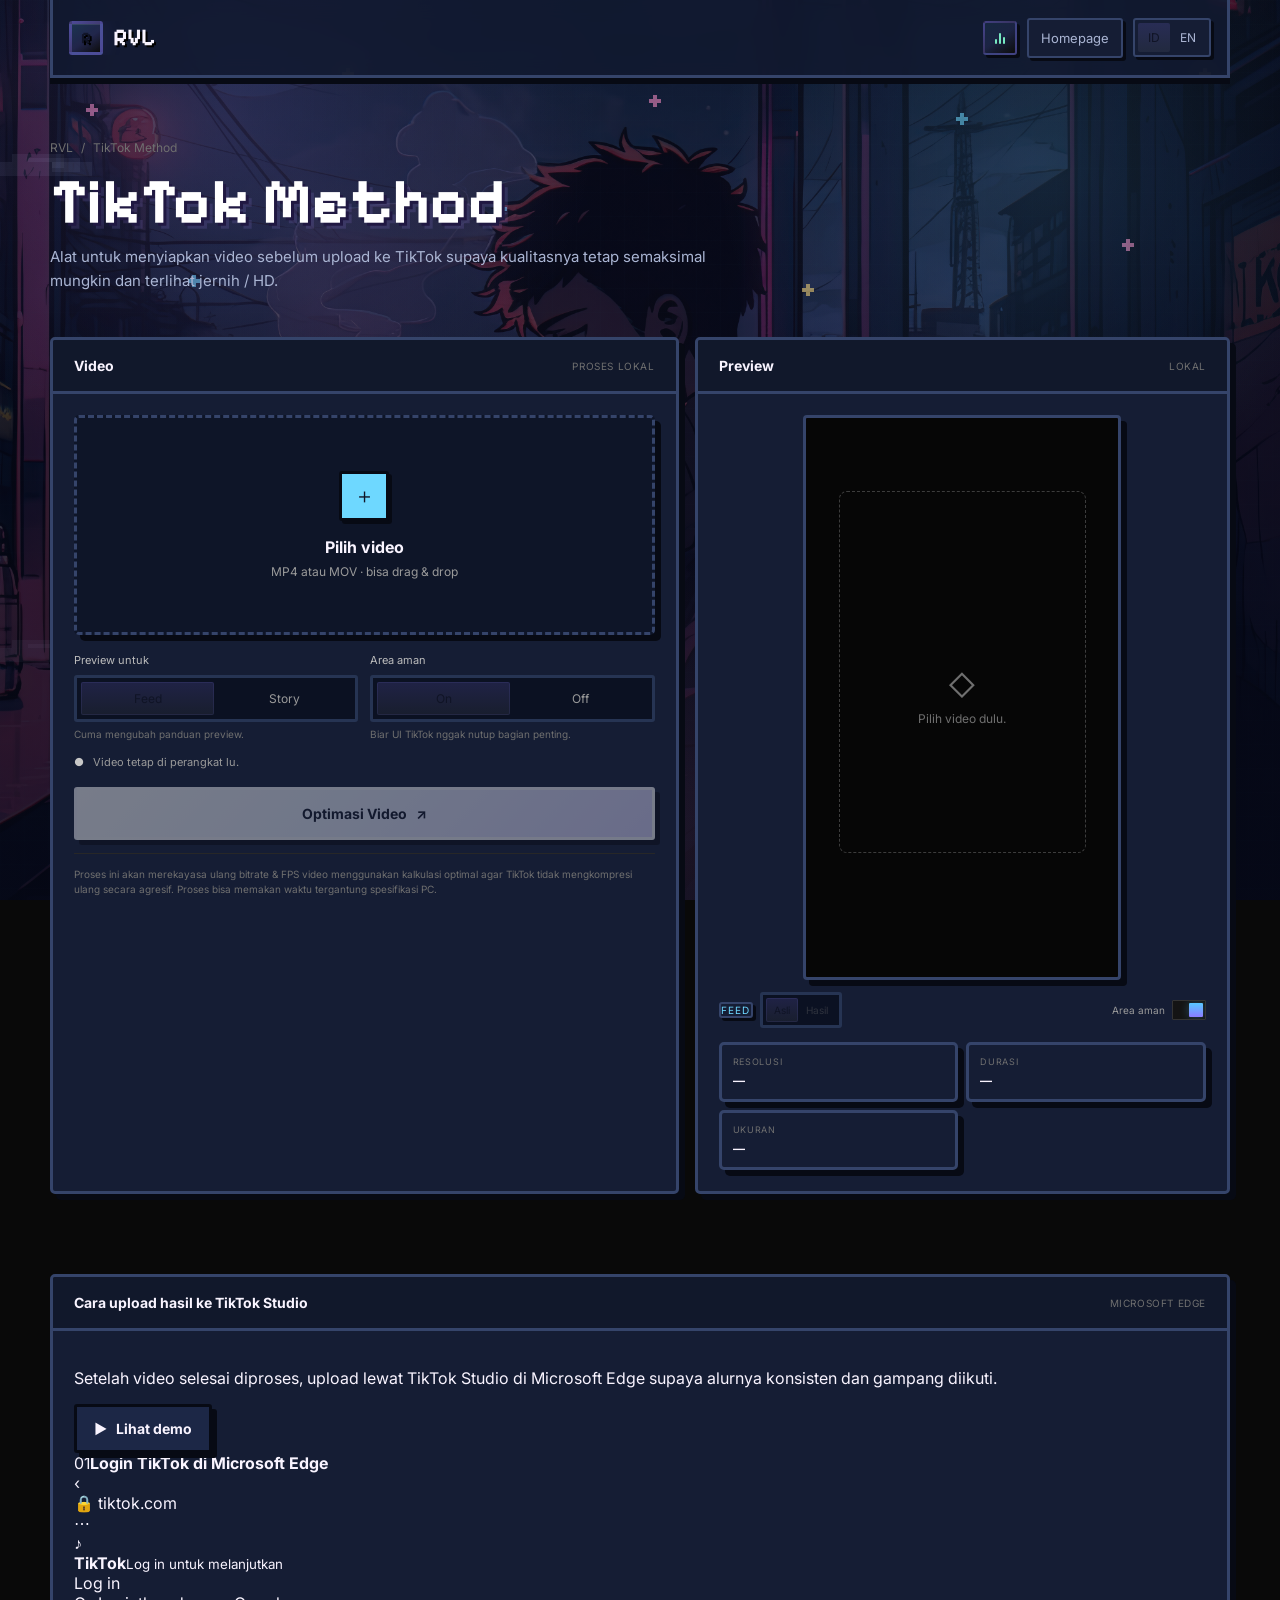
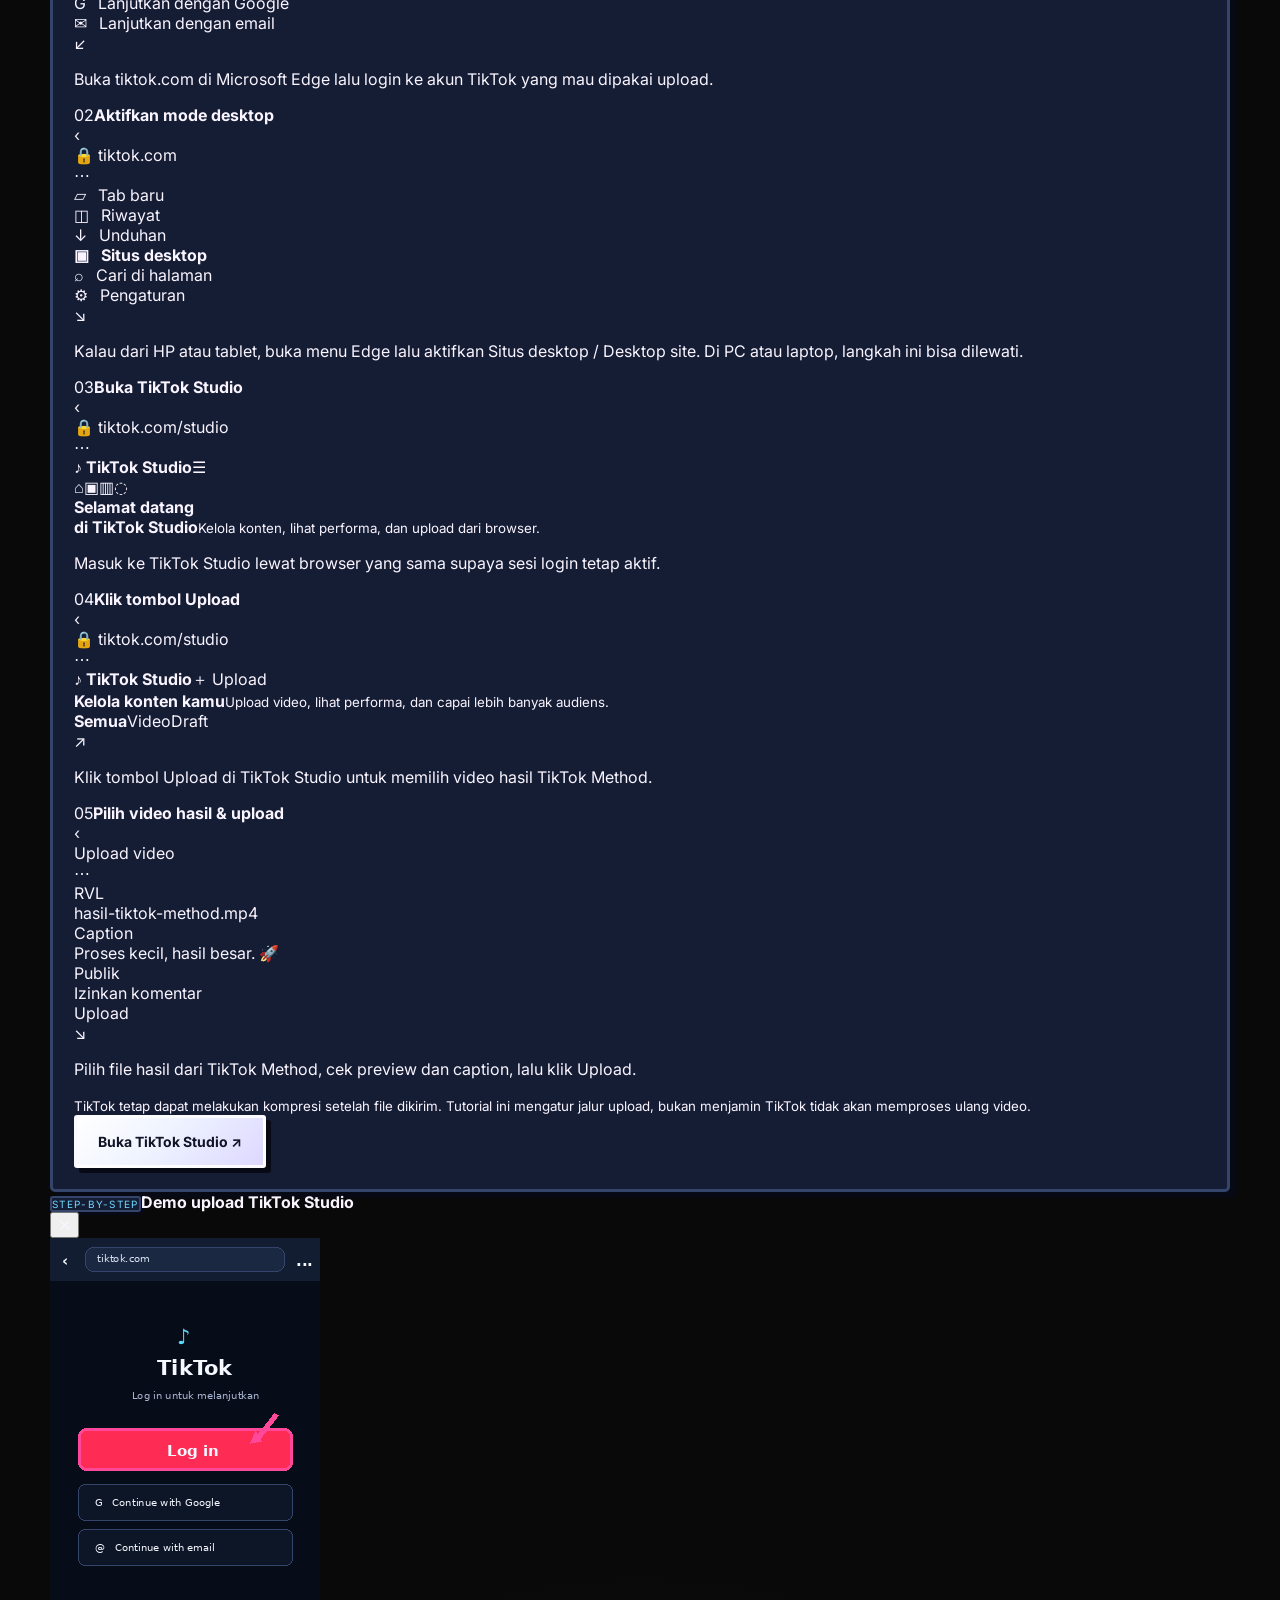
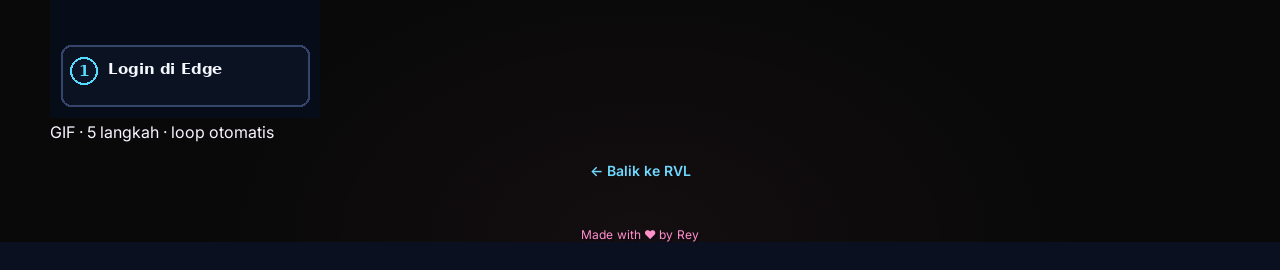
==== commit 0b6984a6: "Refactor: Switch to bitrate calculation encoding (libx264 12Mbps 1080p 60fps) and remove old contain" ====
--- a/clarity/index.html
+++ b/clarity/index.html
@@ -4,7 +4,7 @@
   <meta charset="utf-8"><meta name="viewport" content="width=device-width,initial-scale=1"><meta name="theme-color" content="#0b1020"><meta name="description" content="TikTok Method — alat untuk menyiapkan video sebelum upload ke TikTok agar kualitas tetap semaksimal mungkin."><title>TikTok Method — RVL</title><link rel="stylesheet" href="../assets/styles.css"><script defer src="../assets/common.js?v=20260918bgm1"></script><script defer src="../assets/ambient.js?v=1"></script><script defer src="../assets/pixel.js?v=5"></script><script defer src="../assets/api-railway.js?v=2"></script><script defer src="../assets/shorts-layout.js?v=1"></script><script defer src="../assets/router.js?v=14"></script><script type="module" src="../assets/clarity-route.js?v=6"></script><script defer src="../assets/nav-ui.js?v=5"></script><style id="clarity-mode-layout">#mode-list{grid-template-columns:repeat(2,minmax(0,1fr))}@media(max-width:900px){#mode-list{grid-template-columns:1fr}}</style>
 </head>
 <body><div class="shell"><nav class="nav"><a class="brand" href="../"><span class="brand-mark"></span><span>RVL</span></a><div class="nav-right"><a class="nav-link" href="../">Homepage</a><div class="lang"><button type="button" data-lang="id">ID</button><button type="button" data-lang="en">EN</button></div></div></nav></div>
-<main class="shell"><section class="page-hero"><div class="breadcrumbs"><a href="../">RVL</a><span>/</span><span>TikTok Method</span></div><h1 class="page-title">TikTok Method</h1><p class="page-sub" id="clarity-sub">Alat untuk menyiapkan video sebelum upload ke TikTok supaya kualitasnya tetap semaksimal mungkin dan terlihat jernih / HD.</p></section><section class="studio"><div class="panel"><div class="panel-head"><b id="source-title">Video</b><span id="local-only">PROSES LOKAL</span></div><div class="panel-body"><input id="file-input" type="file" accept="video/mp4,video/quicktime,.mp4,.mov" hidden><div class="dropzone" id="dropzone" role="button" tabindex="0"><div class="drop-icon">＋</div><b id="drop-title">Pilih video</b><p id="drop-sub">MP4 atau MOV · bisa drag & drop</p></div><div class="file-meta" id="file-meta"><div><div class="file-name" id="file-name"></div><div class="file-info" id="file-info"></div></div><button class="clear-file" id="clear-file" aria-label="Hapus file">✕</button></div><div class="control-row"><div class="control-block"><label class="control-label" id="target-label">Preview untuk</label><div class="segmented" id="target"><button type="button" class="active" data-target="feed">Feed</button><button type="button" data-target="story">Story</button></div><span class="control-hint" id="target-hint">Cuma mengubah panduan preview.</span></div><div class="control-block"><label class="control-label" id="safe-label-top">Area aman</label><div class="segmented" id="safe-segment"><button type="button" class="active" data-safe="on">On</button><button type="button" data-safe="off">Off</button></div><span class="control-hint" id="safe-hint">Biar UI TikTok nggak nutup bagian penting.</span></div></div><label class="control-label" id="mode-label">Mode</label><div class="mode-list" id="mode-list"><div class="mode active" data-mode="maxquality"><div class="mode-top"><span class="mode-name">Max Quality + FPS</span><span class="mode-badge">RECOMMENDED</span></div><p id="mode-maxquality-desc">Bitstream video/audio utama tetap disalin apa adanya. Timing MP4 dirapikan + fast-start + FPS patch struktural.</p><span class="mode-check"></span></div><div class="mode" data-mode="reference"><div class="mode-top"><span class="mode-name">Referensi</span><span class="mode-badge">REMUX</span></div><p id="mode-reference-desc">Rapihin container MP4 dan metadata tanpa encode ulang.</p><span class="mode-check"></span></div></div><div class="privacy-note"><span>●</span><span id="privacy-note">Video tetap di perangkat lu.</span></div><div class="action-zone"><button class="btn primary large" id="process" disabled><span id="process-label">Siapkan video</span><span>↗</span></button><div class="progress-wrap" id="progress-wrap"><div class="progress-bar"><div class="progress-fill" id="progress-fill"></div></div><div class="progress-row"><span id="progress-text">Menyiapkan…</span><span id="progress-pct">0%</span></div></div><div class="result" id="result"><div class="result-title" id="result-title">Selesai.</div><div class="result-meta" id="result-meta"></div><a class="btn" id="download" download>Download MP4 ↓</a></div></div><div class="notice" id="notice">TikTok tetap bisa melakukan kompresi setelah upload. TikTok Method membantu menghindari encode ulang yang nggak perlu sebelum file dikirim.</div></div></div><div class="panel"><div class="panel-head"><b id="preview-title">Preview</b><span id="preview-chip">LOKAL</span></div><div class="panel-body"><div class="preview"><div class="empty-preview" id="empty-preview"><div class="big">◇</div><div id="preview-empty-text">Pilih video dulu.</div></div><video id="preview" controls playsinline></video><div class="safe-guides show" id="safe-guides"></div></div><div class="preview-toolbar"><div class="preview-source"><span class="small-label" id="preview-mode-label">FEED</span><div class="mini-segmented" id="preview-source-toggle"><button type="button" class="active" data-source="original" id="show-original">Asli</button><button type="button" data-source="result" id="show-result" disabled>Hasil</button></div></div><div class="toggle"><span id="safe-label">Area aman</span><button type="button" class="switch on" id="safe-toggle" aria-label="Toggle safe area"><i></i></button></div></div><div class="specs"><div class="spec"><span id="spec-resolution-label">Resolusi</span><b id="resolution">—</b></div><div class="spec"><span id="spec-duration-label">Durasi</span><b id="duration">—</b></div><div class="spec"><span id="spec-size-label">Ukuran</span><b id="size">—</b></div><div class="spec"><span id="spec-mode-label">Mode</span><b id="mode-spec">Referensi</b></div></div></div></div></section><section class="tiktok-upload-guide" id="tiktok-upload-guide"><div class="panel"><div class="panel-head"><b id="upload-guide-title">Cara upload hasil ke TikTok Studio</b><span>MICROSOFT EDGE</span></div><div class="panel-body">
+<main class="shell"><section class="page-hero"><div class="breadcrumbs"><a href="../">RVL</a><span>/</span><span>TikTok Method</span></div><h1 class="page-title">TikTok Method</h1><p class="page-sub" id="clarity-sub">Alat untuk menyiapkan video sebelum upload ke TikTok supaya kualitasnya tetap semaksimal mungkin dan terlihat jernih / HD.</p></section><section class="studio"><div class="panel"><div class="panel-head"><b id="source-title">Video</b><span id="local-only">PROSES LOKAL</span></div><div class="panel-body"><input id="file-input" type="file" accept="video/mp4,video/quicktime,.mp4,.mov" hidden><div class="dropzone" id="dropzone" role="button" tabindex="0"><div class="drop-icon">＋</div><b id="drop-title">Pilih video</b><p id="drop-sub">MP4 atau MOV · bisa drag & drop</p></div><div class="file-meta" id="file-meta"><div><div class="file-name" id="file-name"></div><div class="file-info" id="file-info"></div></div><button class="clear-file" id="clear-file" aria-label="Hapus file">✕</button></div><div class="control-row"><div class="control-block"><label class="control-label" id="target-label">Preview untuk</label><div class="segmented" id="target"><button type="button" class="active" data-target="feed">Feed</button><button type="button" data-target="story">Story</button></div><span class="control-hint" id="target-hint">Cuma mengubah panduan preview.</span></div><div class="control-block"><label class="control-label" id="safe-label-top">Area aman</label><div class="segmented" id="safe-segment"><button type="button" class="active" data-safe="on">On</button><button type="button" data-safe="off">Off</button></div><span class="control-hint" id="safe-hint">Biar UI TikTok nggak nutup bagian penting.</span></div></div><div class="privacy-note"><span>●</span><span id="privacy-note">Video tetap di perangkat lu.</span></div><div class="action-zone"><button class="btn primary large" id="process" disabled><span id="process-label">Optimasi Video</span><span>↗</span></button><div class="progress-wrap" id="progress-wrap"><div class="progress-bar"><div class="progress-fill" id="progress-fill"></div></div><div class="progress-row"><span id="progress-text">Menyiapkan…</span><span id="progress-pct">0%</span></div></div><div class="result" id="result"><div class="result-title" id="result-title">Selesai.</div><div class="result-meta" id="result-meta"></div><a class="btn" id="download" download>Download MP4 ↓</a></div></div><div class="notice" id="notice">Proses ini akan merekayasa ulang bitrate & FPS video menggunakan kalkulasi optimal agar TikTok tidak mengkompresi ulang secara agresif. Proses bisa memakan waktu tergantung spesifikasi PC.</div></div></div><div class="panel"><div class="panel-head"><b id="preview-title">Preview</b><span id="preview-chip">LOKAL</span></div><div class="panel-body"><div class="preview"><div class="empty-preview" id="empty-preview"><div class="big">◇</div><div id="preview-empty-text">Pilih video dulu.</div></div><video id="preview" controls playsinline></video><div class="safe-guides show" id="safe-guides"></div></div><div class="preview-toolbar"><div class="preview-source"><span class="small-label" id="preview-mode-label">FEED</span><div class="mini-segmented" id="preview-source-toggle"><button type="button" class="active" data-source="original" id="show-original">Asli</button><button type="button" data-source="result" id="show-result" disabled>Hasil</button></div></div><div class="toggle"><span id="safe-label">Area aman</span><button type="button" class="switch on" id="safe-toggle" aria-label="Toggle safe area"><i></i></button></div></div><div class="specs"><div class="spec"><span id="spec-resolution-label">Resolusi</span><b id="resolution">—</b></div><div class="spec"><span id="spec-duration-label">Durasi</span><b id="duration">—</b></div><div class="spec"><span id="spec-size-label">Ukuran</span><b id="size">—</b></div></div></div></div></section><section class="tiktok-upload-guide" id="tiktok-upload-guide"><div class="panel"><div class="panel-head"><b id="upload-guide-title">Cara upload hasil ke TikTok Studio</b><span>MICROSOFT EDGE</span></div><div class="panel-body">
 <div class="upload-guide-top"><p class="upload-guide-intro" id="upload-guide-intro">Setelah video selesai diproses, upload lewat TikTok Studio di Microsoft Edge supaya alurnya konsisten dan gampang diikuti.</p><button class="btn upload-demo-btn" id="upload-demo-btn" type="button" aria-haspopup="dialog"><span class="demo-play" aria-hidden="true">▶</span><span id="upload-demo-label">Lihat demo</span></button></div>
 <div class="upload-guide-steps">
 <article class="upload-guide-step" data-step="1"><div class="upload-step-head"><span class="upload-step-num">01</span><b id="upload-step-1-title">Login TikTok di Microsoft Edge</b></div><div class="guide-shot shot-login" aria-hidden="true"><div class="shot-browser"><span>‹</span><div>🔒 tiktok.com</div><span>⋯</span></div><div class="shot-login-body"><div class="shot-tiktok">♪</div><strong>TikTok</strong><small>Log in untuk melanjutkan</small><div class="shot-hot shot-login-btn">Log in</div><div class="shot-option">G&nbsp;&nbsp; Lanjutkan dengan Google</div><div class="shot-option">✉&nbsp;&nbsp; Lanjutkan dengan email</div><span class="shot-pointer">↙</span></div></div><p id="upload-step-1-text">Buka tiktok.com di Microsoft Edge lalu login ke akun TikTok yang mau dipakai upload.</p></article>
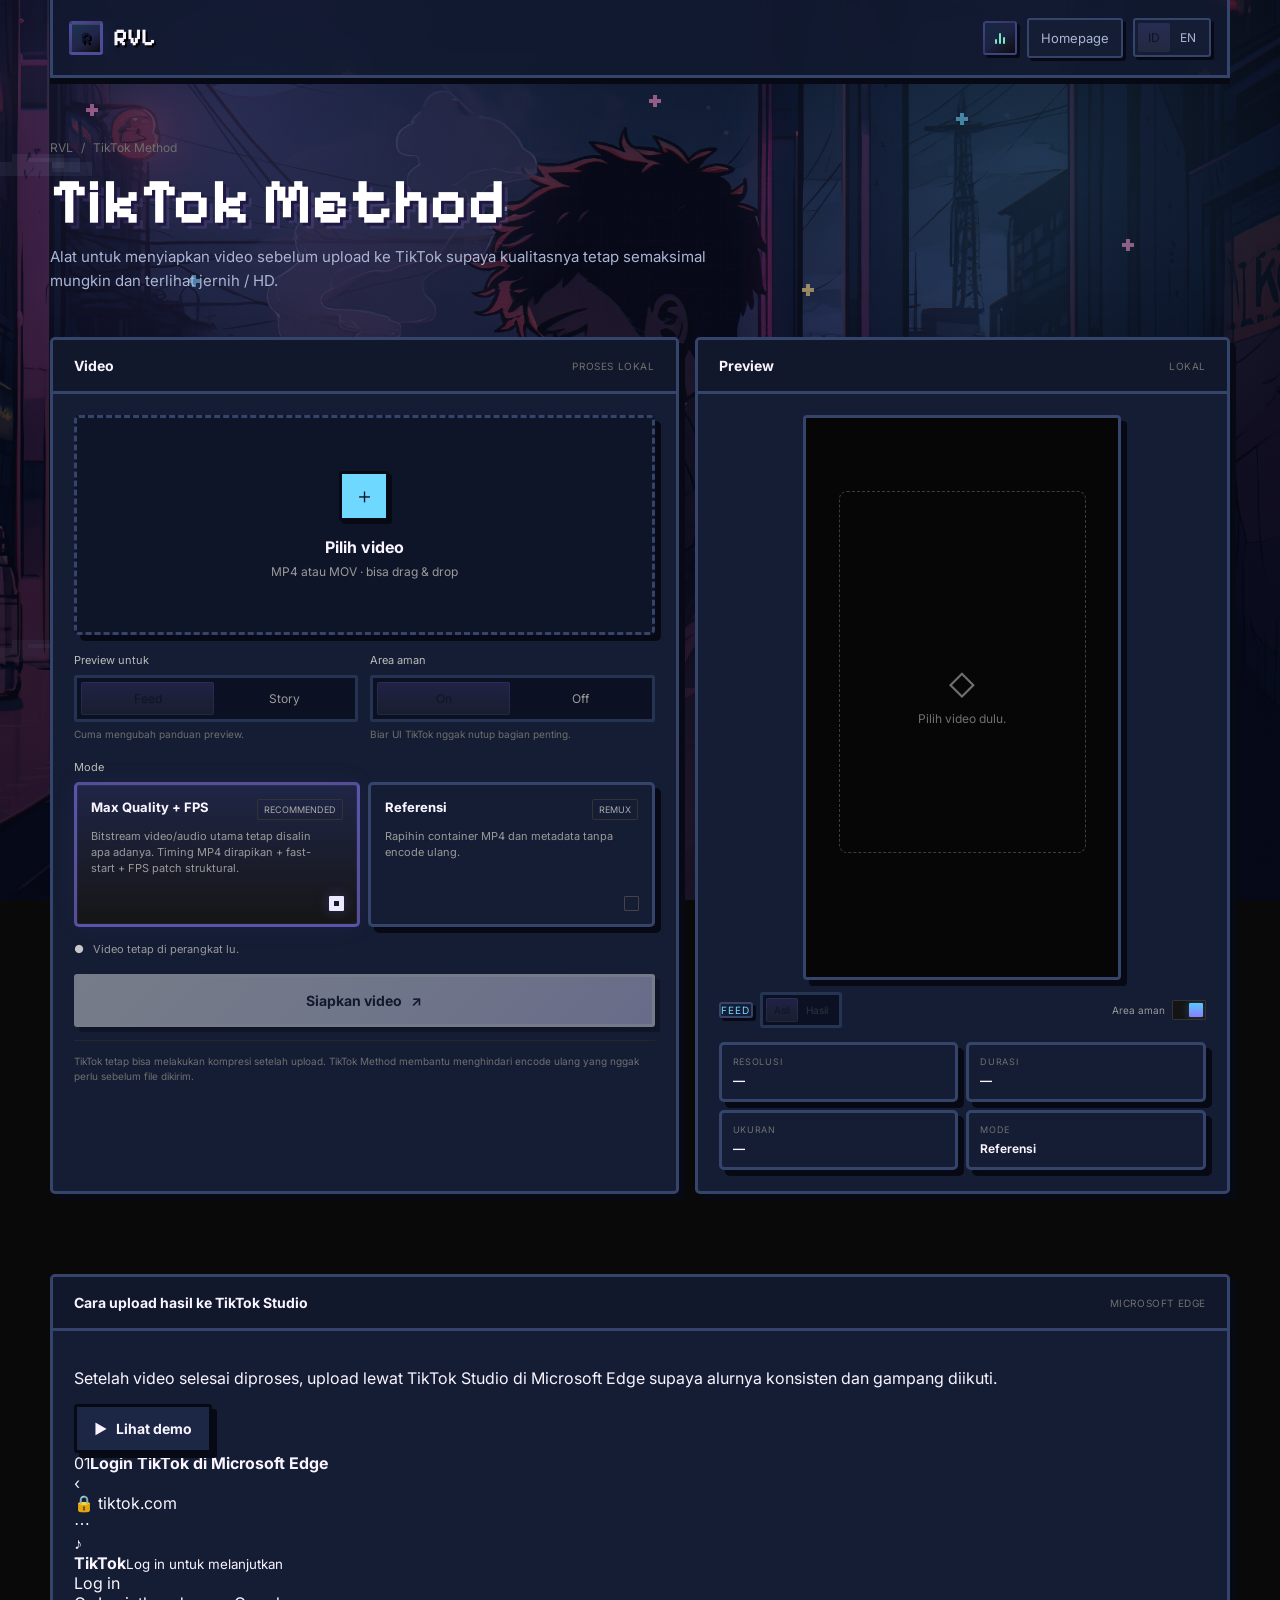
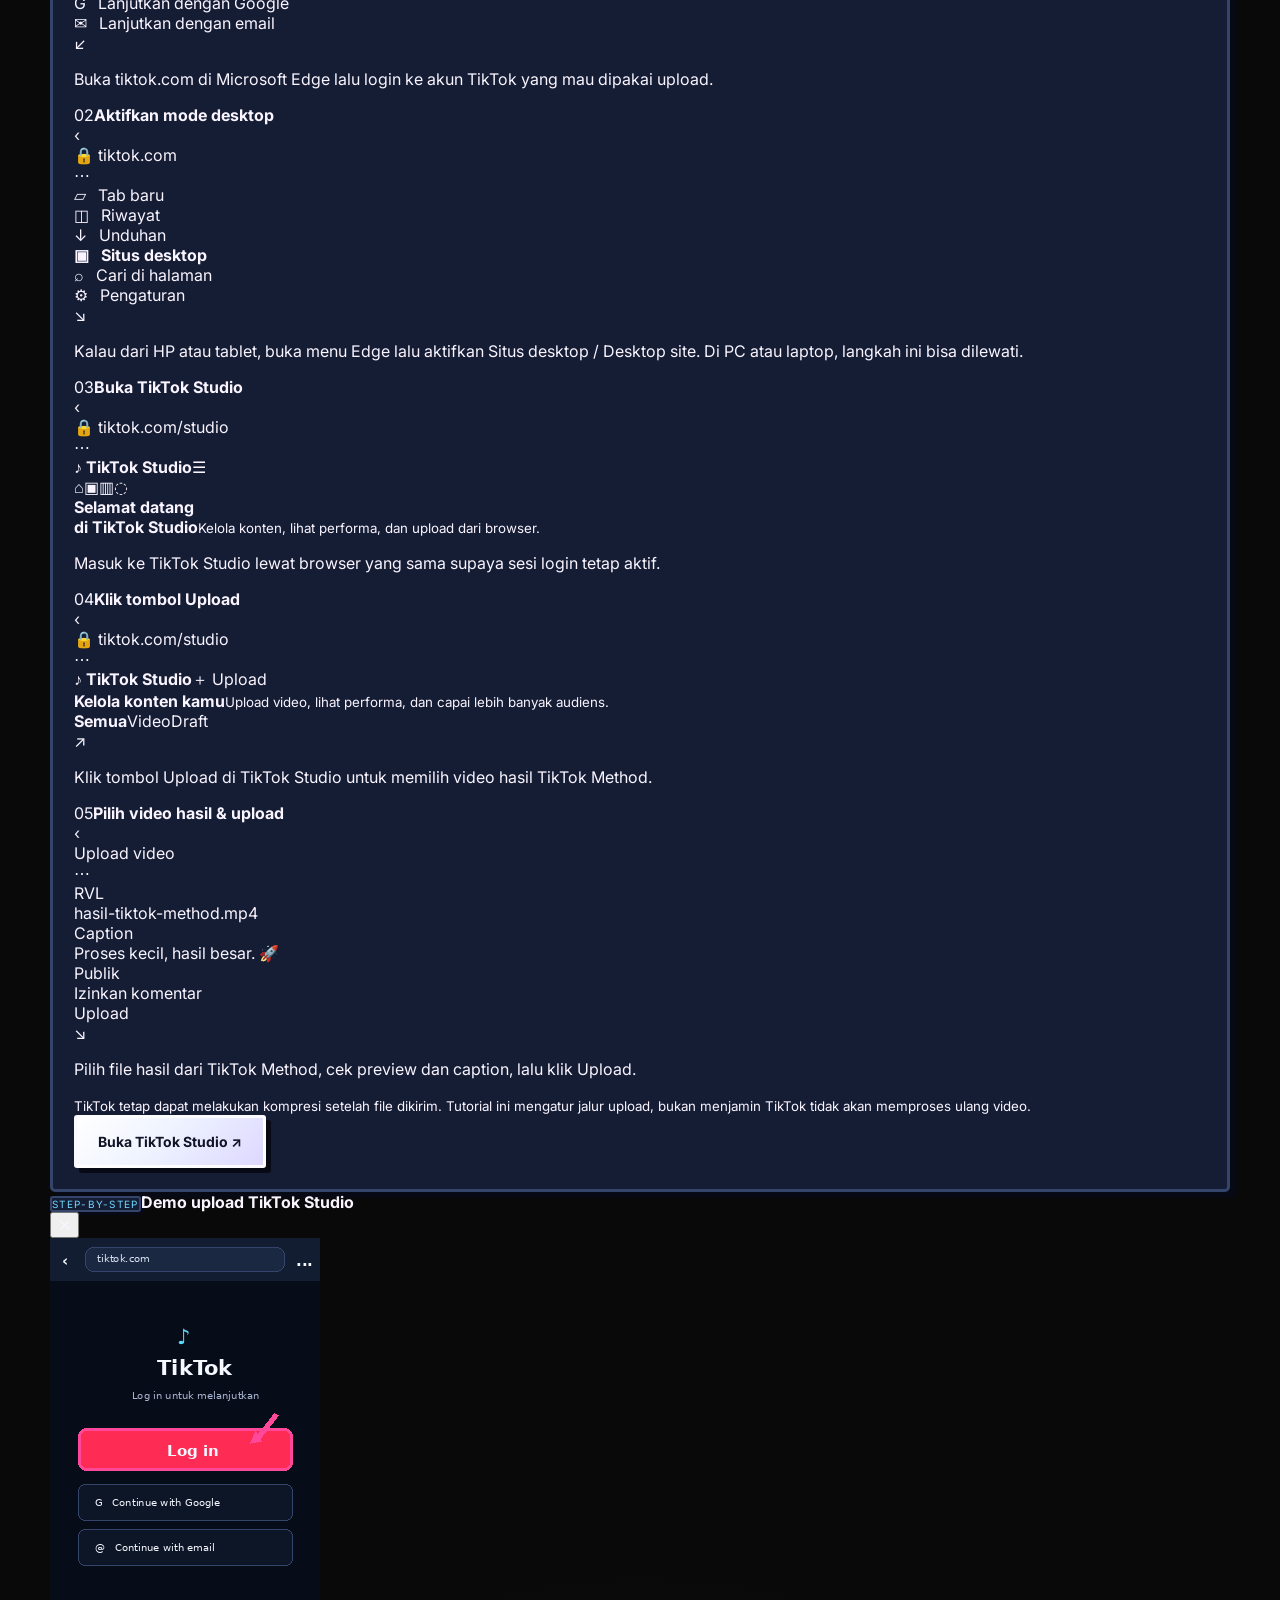
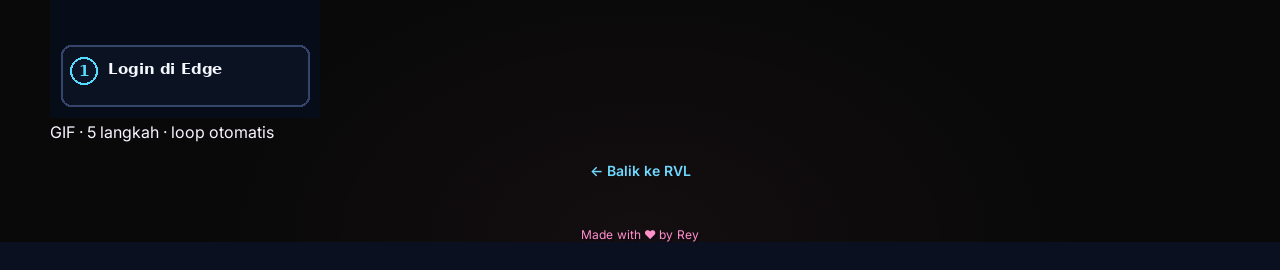
==== commit 215368b4: "Revert "Refactor: Switch to bitrate calculation encoding (libx264 12Mbps 1080p 60fps) and remove old" ====
--- a/clarity/index.html
+++ b/clarity/index.html
@@ -4,7 +4,7 @@
   <meta charset="utf-8"><meta name="viewport" content="width=device-width,initial-scale=1"><meta name="theme-color" content="#0b1020"><meta name="description" content="TikTok Method — alat untuk menyiapkan video sebelum upload ke TikTok agar kualitas tetap semaksimal mungkin."><title>TikTok Method — RVL</title><link rel="stylesheet" href="../assets/styles.css"><script defer src="../assets/common.js?v=20260918bgm1"></script><script defer src="../assets/ambient.js?v=1"></script><script defer src="../assets/pixel.js?v=5"></script><script defer src="../assets/api-railway.js?v=2"></script><script defer src="../assets/shorts-layout.js?v=1"></script><script defer src="../assets/router.js?v=14"></script><script type="module" src="../assets/clarity-route.js?v=6"></script><script defer src="../assets/nav-ui.js?v=5"></script><style id="clarity-mode-layout">#mode-list{grid-template-columns:repeat(2,minmax(0,1fr))}@media(max-width:900px){#mode-list{grid-template-columns:1fr}}</style>
 </head>
 <body><div class="shell"><nav class="nav"><a class="brand" href="../"><span class="brand-mark"></span><span>RVL</span></a><div class="nav-right"><a class="nav-link" href="../">Homepage</a><div class="lang"><button type="button" data-lang="id">ID</button><button type="button" data-lang="en">EN</button></div></div></nav></div>
-<main class="shell"><section class="page-hero"><div class="breadcrumbs"><a href="../">RVL</a><span>/</span><span>TikTok Method</span></div><h1 class="page-title">TikTok Method</h1><p class="page-sub" id="clarity-sub">Alat untuk menyiapkan video sebelum upload ke TikTok supaya kualitasnya tetap semaksimal mungkin dan terlihat jernih / HD.</p></section><section class="studio"><div class="panel"><div class="panel-head"><b id="source-title">Video</b><span id="local-only">PROSES LOKAL</span></div><div class="panel-body"><input id="file-input" type="file" accept="video/mp4,video/quicktime,.mp4,.mov" hidden><div class="dropzone" id="dropzone" role="button" tabindex="0"><div class="drop-icon">＋</div><b id="drop-title">Pilih video</b><p id="drop-sub">MP4 atau MOV · bisa drag & drop</p></div><div class="file-meta" id="file-meta"><div><div class="file-name" id="file-name"></div><div class="file-info" id="file-info"></div></div><button class="clear-file" id="clear-file" aria-label="Hapus file">✕</button></div><div class="control-row"><div class="control-block"><label class="control-label" id="target-label">Preview untuk</label><div class="segmented" id="target"><button type="button" class="active" data-target="feed">Feed</button><button type="button" data-target="story">Story</button></div><span class="control-hint" id="target-hint">Cuma mengubah panduan preview.</span></div><div class="control-block"><label class="control-label" id="safe-label-top">Area aman</label><div class="segmented" id="safe-segment"><button type="button" class="active" data-safe="on">On</button><button type="button" data-safe="off">Off</button></div><span class="control-hint" id="safe-hint">Biar UI TikTok nggak nutup bagian penting.</span></div></div><div class="privacy-note"><span>●</span><span id="privacy-note">Video tetap di perangkat lu.</span></div><div class="action-zone"><button class="btn primary large" id="process" disabled><span id="process-label">Optimasi Video</span><span>↗</span></button><div class="progress-wrap" id="progress-wrap"><div class="progress-bar"><div class="progress-fill" id="progress-fill"></div></div><div class="progress-row"><span id="progress-text">Menyiapkan…</span><span id="progress-pct">0%</span></div></div><div class="result" id="result"><div class="result-title" id="result-title">Selesai.</div><div class="result-meta" id="result-meta"></div><a class="btn" id="download" download>Download MP4 ↓</a></div></div><div class="notice" id="notice">Proses ini akan merekayasa ulang bitrate & FPS video menggunakan kalkulasi optimal agar TikTok tidak mengkompresi ulang secara agresif. Proses bisa memakan waktu tergantung spesifikasi PC.</div></div></div><div class="panel"><div class="panel-head"><b id="preview-title">Preview</b><span id="preview-chip">LOKAL</span></div><div class="panel-body"><div class="preview"><div class="empty-preview" id="empty-preview"><div class="big">◇</div><div id="preview-empty-text">Pilih video dulu.</div></div><video id="preview" controls playsinline></video><div class="safe-guides show" id="safe-guides"></div></div><div class="preview-toolbar"><div class="preview-source"><span class="small-label" id="preview-mode-label">FEED</span><div class="mini-segmented" id="preview-source-toggle"><button type="button" class="active" data-source="original" id="show-original">Asli</button><button type="button" data-source="result" id="show-result" disabled>Hasil</button></div></div><div class="toggle"><span id="safe-label">Area aman</span><button type="button" class="switch on" id="safe-toggle" aria-label="Toggle safe area"><i></i></button></div></div><div class="specs"><div class="spec"><span id="spec-resolution-label">Resolusi</span><b id="resolution">—</b></div><div class="spec"><span id="spec-duration-label">Durasi</span><b id="duration">—</b></div><div class="spec"><span id="spec-size-label">Ukuran</span><b id="size">—</b></div></div></div></div></section><section class="tiktok-upload-guide" id="tiktok-upload-guide"><div class="panel"><div class="panel-head"><b id="upload-guide-title">Cara upload hasil ke TikTok Studio</b><span>MICROSOFT EDGE</span></div><div class="panel-body">
+<main class="shell"><section class="page-hero"><div class="breadcrumbs"><a href="../">RVL</a><span>/</span><span>TikTok Method</span></div><h1 class="page-title">TikTok Method</h1><p class="page-sub" id="clarity-sub">Alat untuk menyiapkan video sebelum upload ke TikTok supaya kualitasnya tetap semaksimal mungkin dan terlihat jernih / HD.</p></section><section class="studio"><div class="panel"><div class="panel-head"><b id="source-title">Video</b><span id="local-only">PROSES LOKAL</span></div><div class="panel-body"><input id="file-input" type="file" accept="video/mp4,video/quicktime,.mp4,.mov" hidden><div class="dropzone" id="dropzone" role="button" tabindex="0"><div class="drop-icon">＋</div><b id="drop-title">Pilih video</b><p id="drop-sub">MP4 atau MOV · bisa drag & drop</p></div><div class="file-meta" id="file-meta"><div><div class="file-name" id="file-name"></div><div class="file-info" id="file-info"></div></div><button class="clear-file" id="clear-file" aria-label="Hapus file">✕</button></div><div class="control-row"><div class="control-block"><label class="control-label" id="target-label">Preview untuk</label><div class="segmented" id="target"><button type="button" class="active" data-target="feed">Feed</button><button type="button" data-target="story">Story</button></div><span class="control-hint" id="target-hint">Cuma mengubah panduan preview.</span></div><div class="control-block"><label class="control-label" id="safe-label-top">Area aman</label><div class="segmented" id="safe-segment"><button type="button" class="active" data-safe="on">On</button><button type="button" data-safe="off">Off</button></div><span class="control-hint" id="safe-hint">Biar UI TikTok nggak nutup bagian penting.</span></div></div><label class="control-label" id="mode-label">Mode</label><div class="mode-list" id="mode-list"><div class="mode active" data-mode="maxquality"><div class="mode-top"><span class="mode-name">Max Quality + FPS</span><span class="mode-badge">RECOMMENDED</span></div><p id="mode-maxquality-desc">Bitstream video/audio utama tetap disalin apa adanya. Timing MP4 dirapikan + fast-start + FPS patch struktural.</p><span class="mode-check"></span></div><div class="mode" data-mode="reference"><div class="mode-top"><span class="mode-name">Referensi</span><span class="mode-badge">REMUX</span></div><p id="mode-reference-desc">Rapihin container MP4 dan metadata tanpa encode ulang.</p><span class="mode-check"></span></div></div><div class="privacy-note"><span>●</span><span id="privacy-note">Video tetap di perangkat lu.</span></div><div class="action-zone"><button class="btn primary large" id="process" disabled><span id="process-label">Siapkan video</span><span>↗</span></button><div class="progress-wrap" id="progress-wrap"><div class="progress-bar"><div class="progress-fill" id="progress-fill"></div></div><div class="progress-row"><span id="progress-text">Menyiapkan…</span><span id="progress-pct">0%</span></div></div><div class="result" id="result"><div class="result-title" id="result-title">Selesai.</div><div class="result-meta" id="result-meta"></div><a class="btn" id="download" download>Download MP4 ↓</a></div></div><div class="notice" id="notice">TikTok tetap bisa melakukan kompresi setelah upload. TikTok Method membantu menghindari encode ulang yang nggak perlu sebelum file dikirim.</div></div></div><div class="panel"><div class="panel-head"><b id="preview-title">Preview</b><span id="preview-chip">LOKAL</span></div><div class="panel-body"><div class="preview"><div class="empty-preview" id="empty-preview"><div class="big">◇</div><div id="preview-empty-text">Pilih video dulu.</div></div><video id="preview" controls playsinline></video><div class="safe-guides show" id="safe-guides"></div></div><div class="preview-toolbar"><div class="preview-source"><span class="small-label" id="preview-mode-label">FEED</span><div class="mini-segmented" id="preview-source-toggle"><button type="button" class="active" data-source="original" id="show-original">Asli</button><button type="button" data-source="result" id="show-result" disabled>Hasil</button></div></div><div class="toggle"><span id="safe-label">Area aman</span><button type="button" class="switch on" id="safe-toggle" aria-label="Toggle safe area"><i></i></button></div></div><div class="specs"><div class="spec"><span id="spec-resolution-label">Resolusi</span><b id="resolution">—</b></div><div class="spec"><span id="spec-duration-label">Durasi</span><b id="duration">—</b></div><div class="spec"><span id="spec-size-label">Ukuran</span><b id="size">—</b></div><div class="spec"><span id="spec-mode-label">Mode</span><b id="mode-spec">Referensi</b></div></div></div></div></section><section class="tiktok-upload-guide" id="tiktok-upload-guide"><div class="panel"><div class="panel-head"><b id="upload-guide-title">Cara upload hasil ke TikTok Studio</b><span>MICROSOFT EDGE</span></div><div class="panel-body">
 <div class="upload-guide-top"><p class="upload-guide-intro" id="upload-guide-intro">Setelah video selesai diproses, upload lewat TikTok Studio di Microsoft Edge supaya alurnya konsisten dan gampang diikuti.</p><button class="btn upload-demo-btn" id="upload-demo-btn" type="button" aria-haspopup="dialog"><span class="demo-play" aria-hidden="true">▶</span><span id="upload-demo-label">Lihat demo</span></button></div>
 <div class="upload-guide-steps">
 <article class="upload-guide-step" data-step="1"><div class="upload-step-head"><span class="upload-step-num">01</span><b id="upload-step-1-title">Login TikTok di Microsoft Edge</b></div><div class="guide-shot shot-login" aria-hidden="true"><div class="shot-browser"><span>‹</span><div>🔒 tiktok.com</div><span>⋯</span></div><div class="shot-login-body"><div class="shot-tiktok">♪</div><strong>TikTok</strong><small>Log in untuk melanjutkan</small><div class="shot-hot shot-login-btn">Log in</div><div class="shot-option">G&nbsp;&nbsp; Lanjutkan dengan Google</div><div class="shot-option">✉&nbsp;&nbsp; Lanjutkan dengan email</div><span class="shot-pointer">↙</span></div></div><p id="upload-step-1-text">Buka tiktok.com di Microsoft Edge lalu login ke akun TikTok yang mau dipakai upload.</p></article>
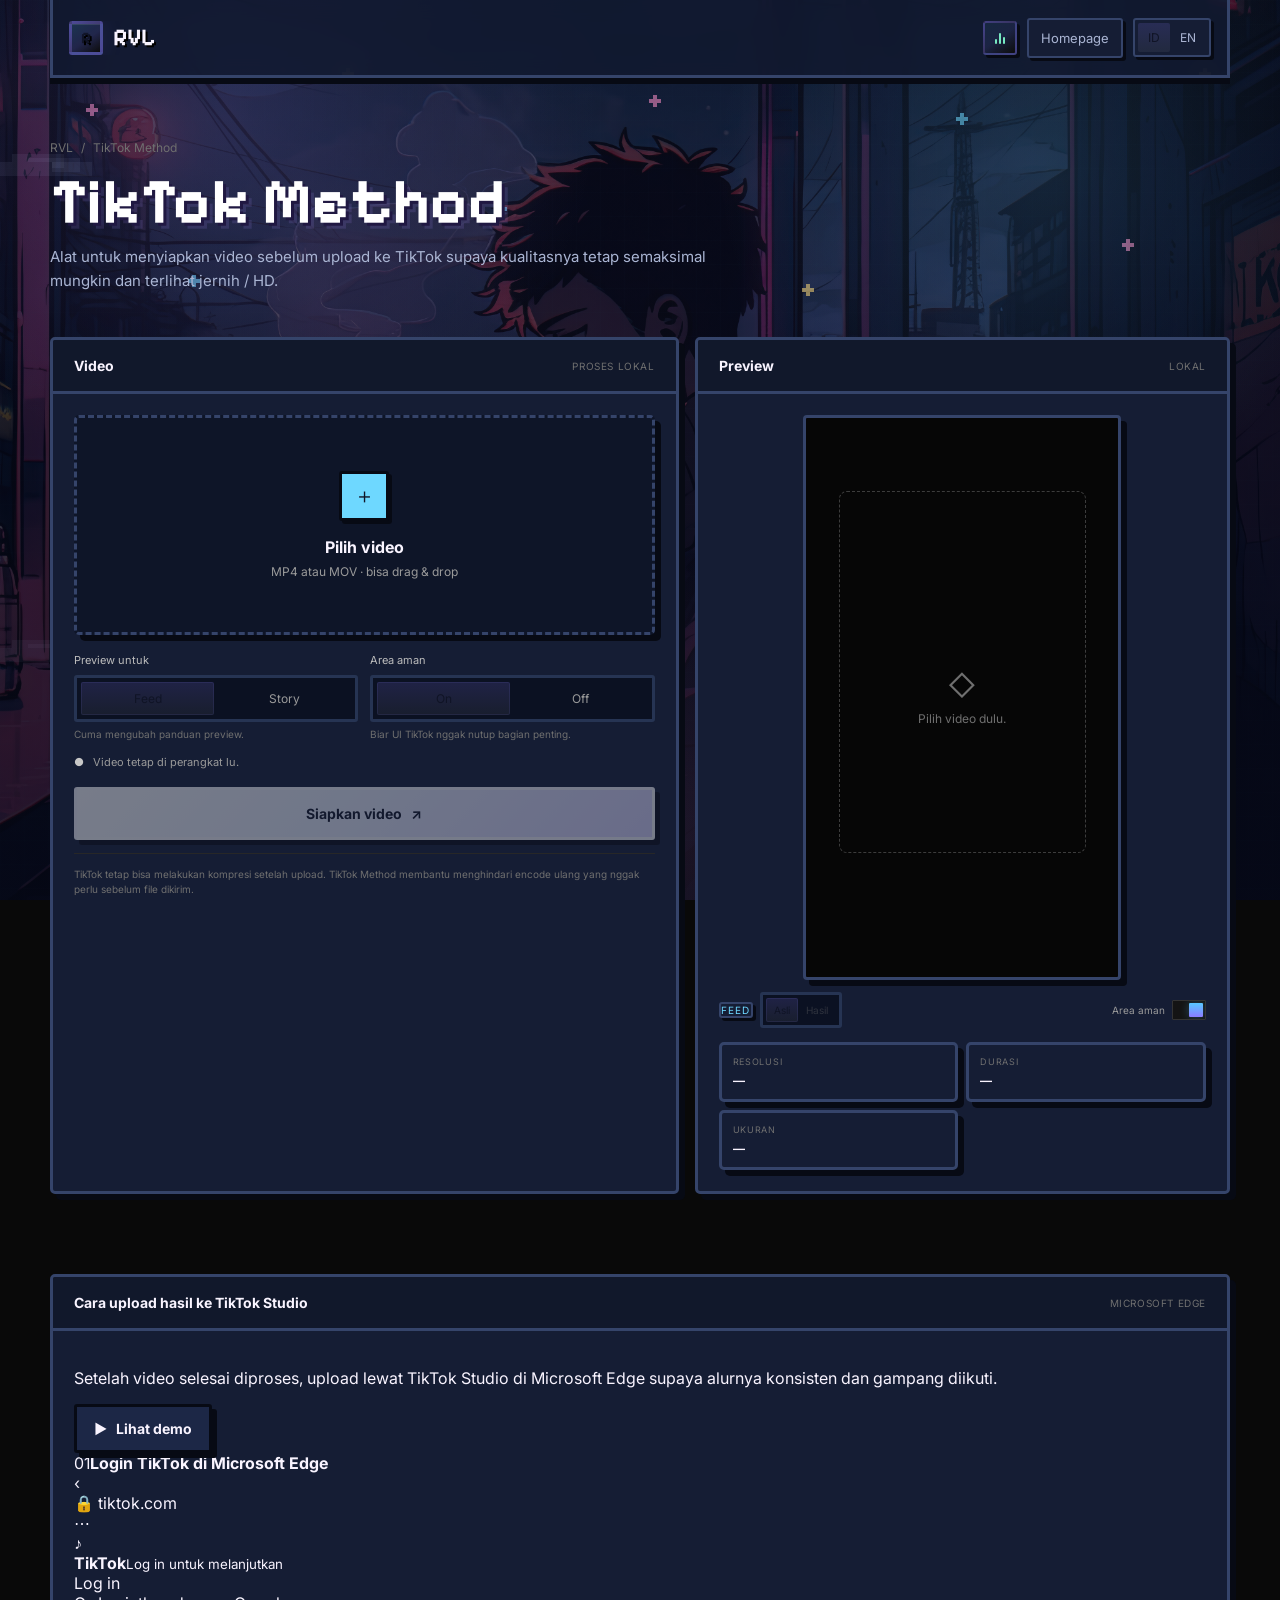
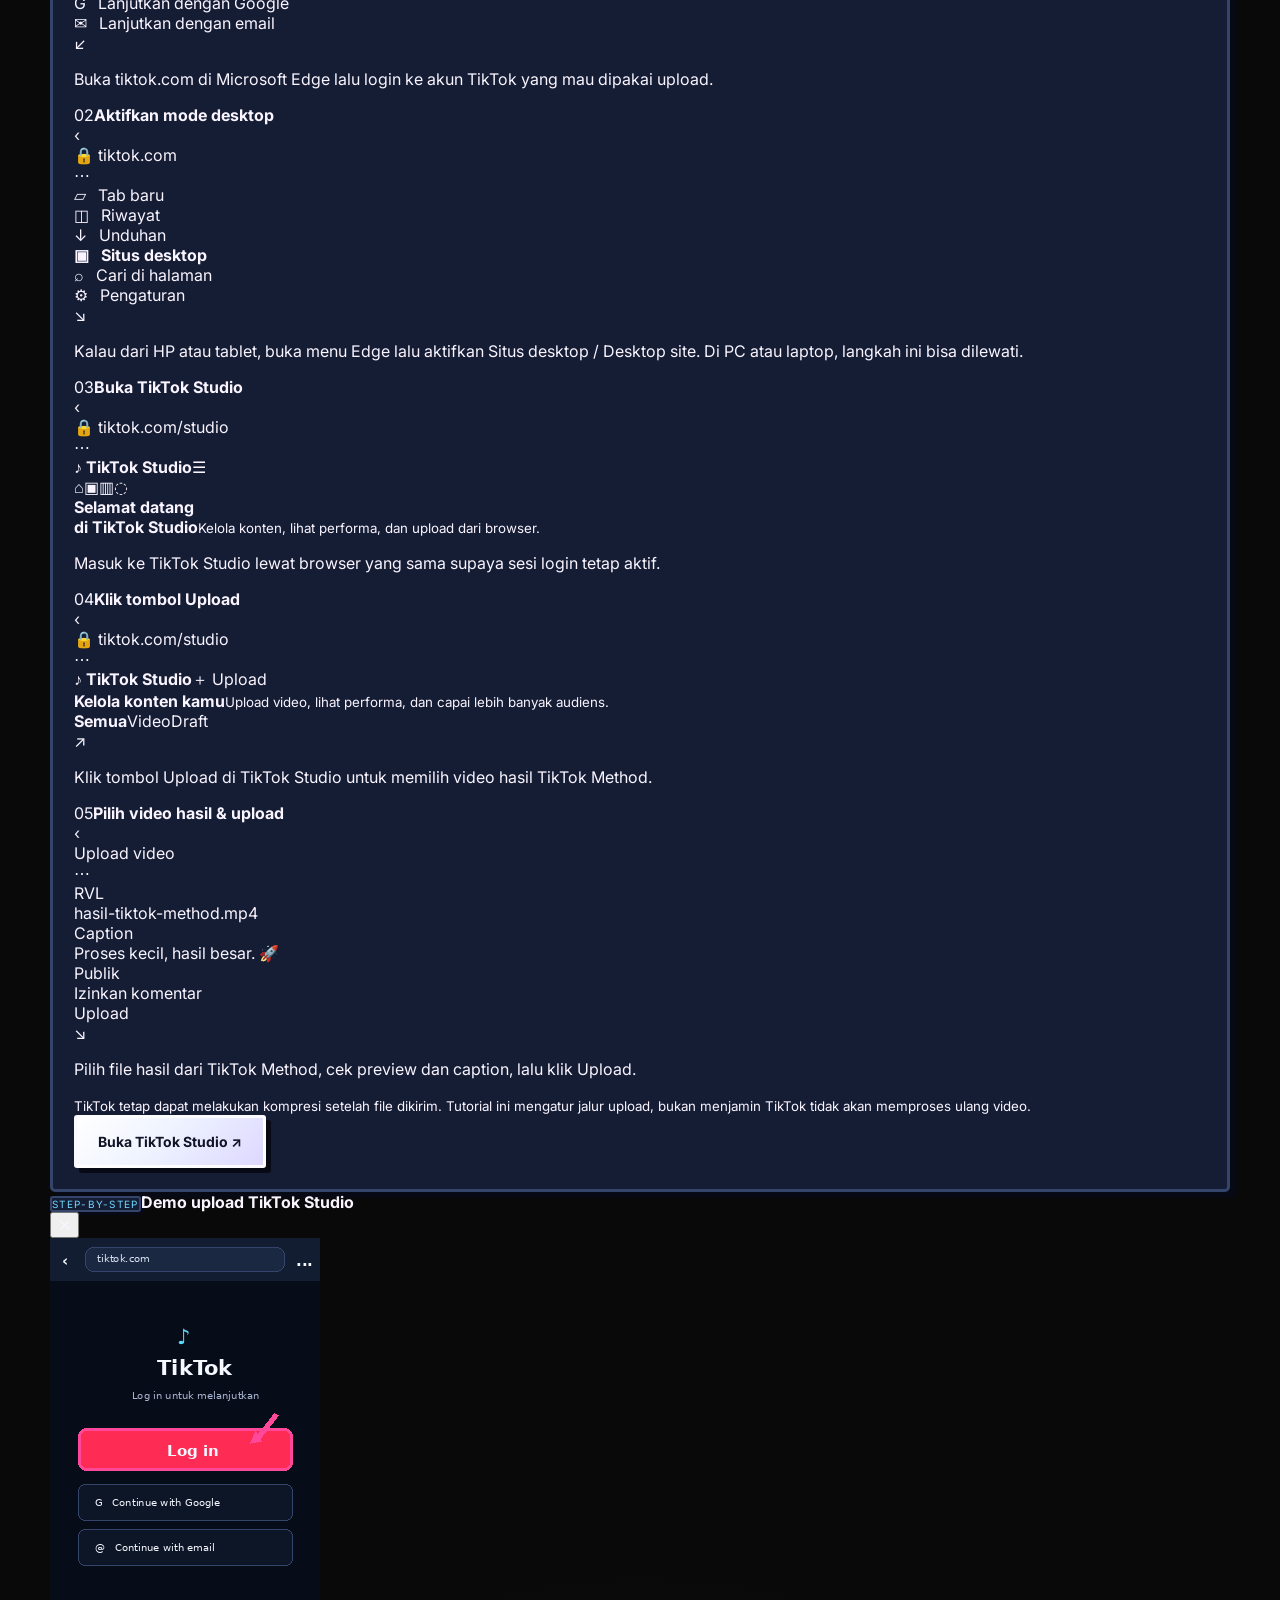
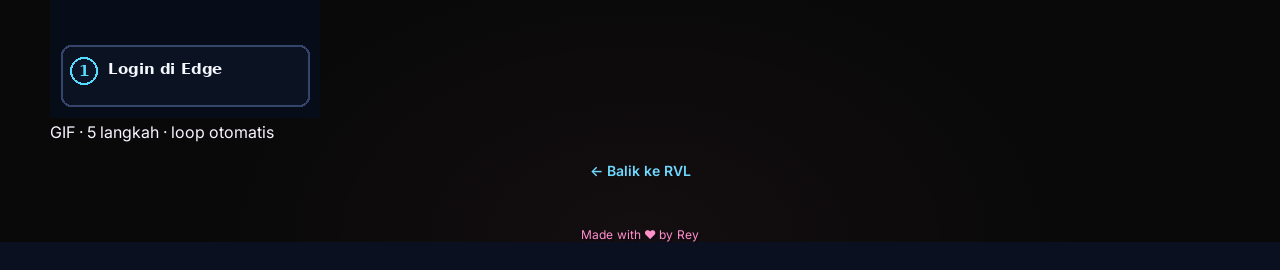
==== commit 434981e3: "Revert AAC re-encoding (WASM crash issue) and remove UI modes completely" ====
--- a/clarity/index.html
+++ b/clarity/index.html
@@ -4,7 +4,7 @@
   <meta charset="utf-8"><meta name="viewport" content="width=device-width,initial-scale=1"><meta name="theme-color" content="#0b1020"><meta name="description" content="TikTok Method — alat untuk menyiapkan video sebelum upload ke TikTok agar kualitas tetap semaksimal mungkin."><title>TikTok Method — RVL</title><link rel="stylesheet" href="../assets/styles.css"><script defer src="../assets/common.js?v=20260918bgm1"></script><script defer src="../assets/ambient.js?v=1"></script><script defer src="../assets/pixel.js?v=5"></script><script defer src="../assets/api-railway.js?v=2"></script><script defer src="../assets/shorts-layout.js?v=1"></script><script defer src="../assets/router.js?v=14"></script><script type="module" src="../assets/clarity-route.js?v=6"></script><script defer src="../assets/nav-ui.js?v=5"></script><style id="clarity-mode-layout">#mode-list{grid-template-columns:repeat(2,minmax(0,1fr))}@media(max-width:900px){#mode-list{grid-template-columns:1fr}}</style>
 </head>
 <body><div class="shell"><nav class="nav"><a class="brand" href="../"><span class="brand-mark"></span><span>RVL</span></a><div class="nav-right"><a class="nav-link" href="../">Homepage</a><div class="lang"><button type="button" data-lang="id">ID</button><button type="button" data-lang="en">EN</button></div></div></nav></div>
-<main class="shell"><section class="page-hero"><div class="breadcrumbs"><a href="../">RVL</a><span>/</span><span>TikTok Method</span></div><h1 class="page-title">TikTok Method</h1><p class="page-sub" id="clarity-sub">Alat untuk menyiapkan video sebelum upload ke TikTok supaya kualitasnya tetap semaksimal mungkin dan terlihat jernih / HD.</p></section><section class="studio"><div class="panel"><div class="panel-head"><b id="source-title">Video</b><span id="local-only">PROSES LOKAL</span></div><div class="panel-body"><input id="file-input" type="file" accept="video/mp4,video/quicktime,.mp4,.mov" hidden><div class="dropzone" id="dropzone" role="button" tabindex="0"><div class="drop-icon">＋</div><b id="drop-title">Pilih video</b><p id="drop-sub">MP4 atau MOV · bisa drag & drop</p></div><div class="file-meta" id="file-meta"><div><div class="file-name" id="file-name"></div><div class="file-info" id="file-info"></div></div><button class="clear-file" id="clear-file" aria-label="Hapus file">✕</button></div><div class="control-row"><div class="control-block"><label class="control-label" id="target-label">Preview untuk</label><div class="segmented" id="target"><button type="button" class="active" data-target="feed">Feed</button><button type="button" data-target="story">Story</button></div><span class="control-hint" id="target-hint">Cuma mengubah panduan preview.</span></div><div class="control-block"><label class="control-label" id="safe-label-top">Area aman</label><div class="segmented" id="safe-segment"><button type="button" class="active" data-safe="on">On</button><button type="button" data-safe="off">Off</button></div><span class="control-hint" id="safe-hint">Biar UI TikTok nggak nutup bagian penting.</span></div></div><label class="control-label" id="mode-label">Mode</label><div class="mode-list" id="mode-list"><div class="mode active" data-mode="maxquality"><div class="mode-top"><span class="mode-name">Max Quality + FPS</span><span class="mode-badge">RECOMMENDED</span></div><p id="mode-maxquality-desc">Bitstream video/audio utama tetap disalin apa adanya. Timing MP4 dirapikan + fast-start + FPS patch struktural.</p><span class="mode-check"></span></div><div class="mode" data-mode="reference"><div class="mode-top"><span class="mode-name">Referensi</span><span class="mode-badge">REMUX</span></div><p id="mode-reference-desc">Rapihin container MP4 dan metadata tanpa encode ulang.</p><span class="mode-check"></span></div></div><div class="privacy-note"><span>●</span><span id="privacy-note">Video tetap di perangkat lu.</span></div><div class="action-zone"><button class="btn primary large" id="process" disabled><span id="process-label">Siapkan video</span><span>↗</span></button><div class="progress-wrap" id="progress-wrap"><div class="progress-bar"><div class="progress-fill" id="progress-fill"></div></div><div class="progress-row"><span id="progress-text">Menyiapkan…</span><span id="progress-pct">0%</span></div></div><div class="result" id="result"><div class="result-title" id="result-title">Selesai.</div><div class="result-meta" id="result-meta"></div><a class="btn" id="download" download>Download MP4 ↓</a></div></div><div class="notice" id="notice">TikTok tetap bisa melakukan kompresi setelah upload. TikTok Method membantu menghindari encode ulang yang nggak perlu sebelum file dikirim.</div></div></div><div class="panel"><div class="panel-head"><b id="preview-title">Preview</b><span id="preview-chip">LOKAL</span></div><div class="panel-body"><div class="preview"><div class="empty-preview" id="empty-preview"><div class="big">◇</div><div id="preview-empty-text">Pilih video dulu.</div></div><video id="preview" controls playsinline></video><div class="safe-guides show" id="safe-guides"></div></div><div class="preview-toolbar"><div class="preview-source"><span class="small-label" id="preview-mode-label">FEED</span><div class="mini-segmented" id="preview-source-toggle"><button type="button" class="active" data-source="original" id="show-original">Asli</button><button type="button" data-source="result" id="show-result" disabled>Hasil</button></div></div><div class="toggle"><span id="safe-label">Area aman</span><button type="button" class="switch on" id="safe-toggle" aria-label="Toggle safe area"><i></i></button></div></div><div class="specs"><div class="spec"><span id="spec-resolution-label">Resolusi</span><b id="resolution">—</b></div><div class="spec"><span id="spec-duration-label">Durasi</span><b id="duration">—</b></div><div class="spec"><span id="spec-size-label">Ukuran</span><b id="size">—</b></div><div class="spec"><span id="spec-mode-label">Mode</span><b id="mode-spec">Referensi</b></div></div></div></div></section><section class="tiktok-upload-guide" id="tiktok-upload-guide"><div class="panel"><div class="panel-head"><b id="upload-guide-title">Cara upload hasil ke TikTok Studio</b><span>MICROSOFT EDGE</span></div><div class="panel-body">
+<main class="shell"><section class="page-hero"><div class="breadcrumbs"><a href="../">RVL</a><span>/</span><span>TikTok Method</span></div><h1 class="page-title">TikTok Method</h1><p class="page-sub" id="clarity-sub">Alat untuk menyiapkan video sebelum upload ke TikTok supaya kualitasnya tetap semaksimal mungkin dan terlihat jernih / HD.</p></section><section class="studio"><div class="panel"><div class="panel-head"><b id="source-title">Video</b><span id="local-only">PROSES LOKAL</span></div><div class="panel-body"><input id="file-input" type="file" accept="video/mp4,video/quicktime,.mp4,.mov" hidden><div class="dropzone" id="dropzone" role="button" tabindex="0"><div class="drop-icon">＋</div><b id="drop-title">Pilih video</b><p id="drop-sub">MP4 atau MOV · bisa drag & drop</p></div><div class="file-meta" id="file-meta"><div><div class="file-name" id="file-name"></div><div class="file-info" id="file-info"></div></div><button class="clear-file" id="clear-file" aria-label="Hapus file">✕</button></div><div class="control-row"><div class="control-block"><label class="control-label" id="target-label">Preview untuk</label><div class="segmented" id="target"><button type="button" class="active" data-target="feed">Feed</button><button type="button" data-target="story">Story</button></div><span class="control-hint" id="target-hint">Cuma mengubah panduan preview.</span></div><div class="control-block"><label class="control-label" id="safe-label-top">Area aman</label><div class="segmented" id="safe-segment"><button type="button" class="active" data-safe="on">On</button><button type="button" data-safe="off">Off</button></div><span class="control-hint" id="safe-hint">Biar UI TikTok nggak nutup bagian penting.</span></div></div><div class="privacy-note"><span>●</span><span id="privacy-note">Video tetap di perangkat lu.</span></div><div class="action-zone"><button class="btn primary large" id="process" disabled><span id="process-label">Siapkan video</span><span>↗</span></button><div class="progress-wrap" id="progress-wrap"><div class="progress-bar"><div class="progress-fill" id="progress-fill"></div></div><div class="progress-row"><span id="progress-text">Menyiapkan…</span><span id="progress-pct">0%</span></div></div><div class="result" id="result"><div class="result-title" id="result-title">Selesai.</div><div class="result-meta" id="result-meta"></div><a class="btn" id="download" download>Download MP4 ↓</a></div></div><div class="notice" id="notice">TikTok tetap bisa melakukan kompresi setelah upload. TikTok Method membantu menghindari encode ulang yang nggak perlu sebelum file dikirim.</div></div></div><div class="panel"><div class="panel-head"><b id="preview-title">Preview</b><span id="preview-chip">LOKAL</span></div><div class="panel-body"><div class="preview"><div class="empty-preview" id="empty-preview"><div class="big">◇</div><div id="preview-empty-text">Pilih video dulu.</div></div><video id="preview" controls playsinline></video><div class="safe-guides show" id="safe-guides"></div></div><div class="preview-toolbar"><div class="preview-source"><span class="small-label" id="preview-mode-label">FEED</span><div class="mini-segmented" id="preview-source-toggle"><button type="button" class="active" data-source="original" id="show-original">Asli</button><button type="button" data-source="result" id="show-result" disabled>Hasil</button></div></div><div class="toggle"><span id="safe-label">Area aman</span><button type="button" class="switch on" id="safe-toggle" aria-label="Toggle safe area"><i></i></button></div></div><div class="specs"><div class="spec"><span id="spec-resolution-label">Resolusi</span><b id="resolution">—</b></div><div class="spec"><span id="spec-duration-label">Durasi</span><b id="duration">—</b></div><div class="spec"><span id="spec-size-label">Ukuran</span><b id="size">—</b></div></div></div></div></section><section class="tiktok-upload-guide" id="tiktok-upload-guide"><div class="panel"><div class="panel-head"><b id="upload-guide-title">Cara upload hasil ke TikTok Studio</b><span>MICROSOFT EDGE</span></div><div class="panel-body">
 <div class="upload-guide-top"><p class="upload-guide-intro" id="upload-guide-intro">Setelah video selesai diproses, upload lewat TikTok Studio di Microsoft Edge supaya alurnya konsisten dan gampang diikuti.</p><button class="btn upload-demo-btn" id="upload-demo-btn" type="button" aria-haspopup="dialog"><span class="demo-play" aria-hidden="true">▶</span><span id="upload-demo-label">Lihat demo</span></button></div>
 <div class="upload-guide-steps">
 <article class="upload-guide-step" data-step="1"><div class="upload-step-head"><span class="upload-step-num">01</span><b id="upload-step-1-title">Login TikTok di Microsoft Edge</b></div><div class="guide-shot shot-login" aria-hidden="true"><div class="shot-browser"><span>‹</span><div>🔒 tiktok.com</div><span>⋯</span></div><div class="shot-login-body"><div class="shot-tiktok">♪</div><strong>TikTok</strong><small>Log in untuk melanjutkan</small><div class="shot-hot shot-login-btn">Log in</div><div class="shot-option">G&nbsp;&nbsp; Lanjutkan dengan Google</div><div class="shot-option">✉&nbsp;&nbsp; Lanjutkan dengan email</div><span class="shot-pointer">↙</span></div></div><p id="upload-step-1-text">Buka tiktok.com di Microsoft Edge lalu login ke akun TikTok yang mau dipakai upload.</p></article>
